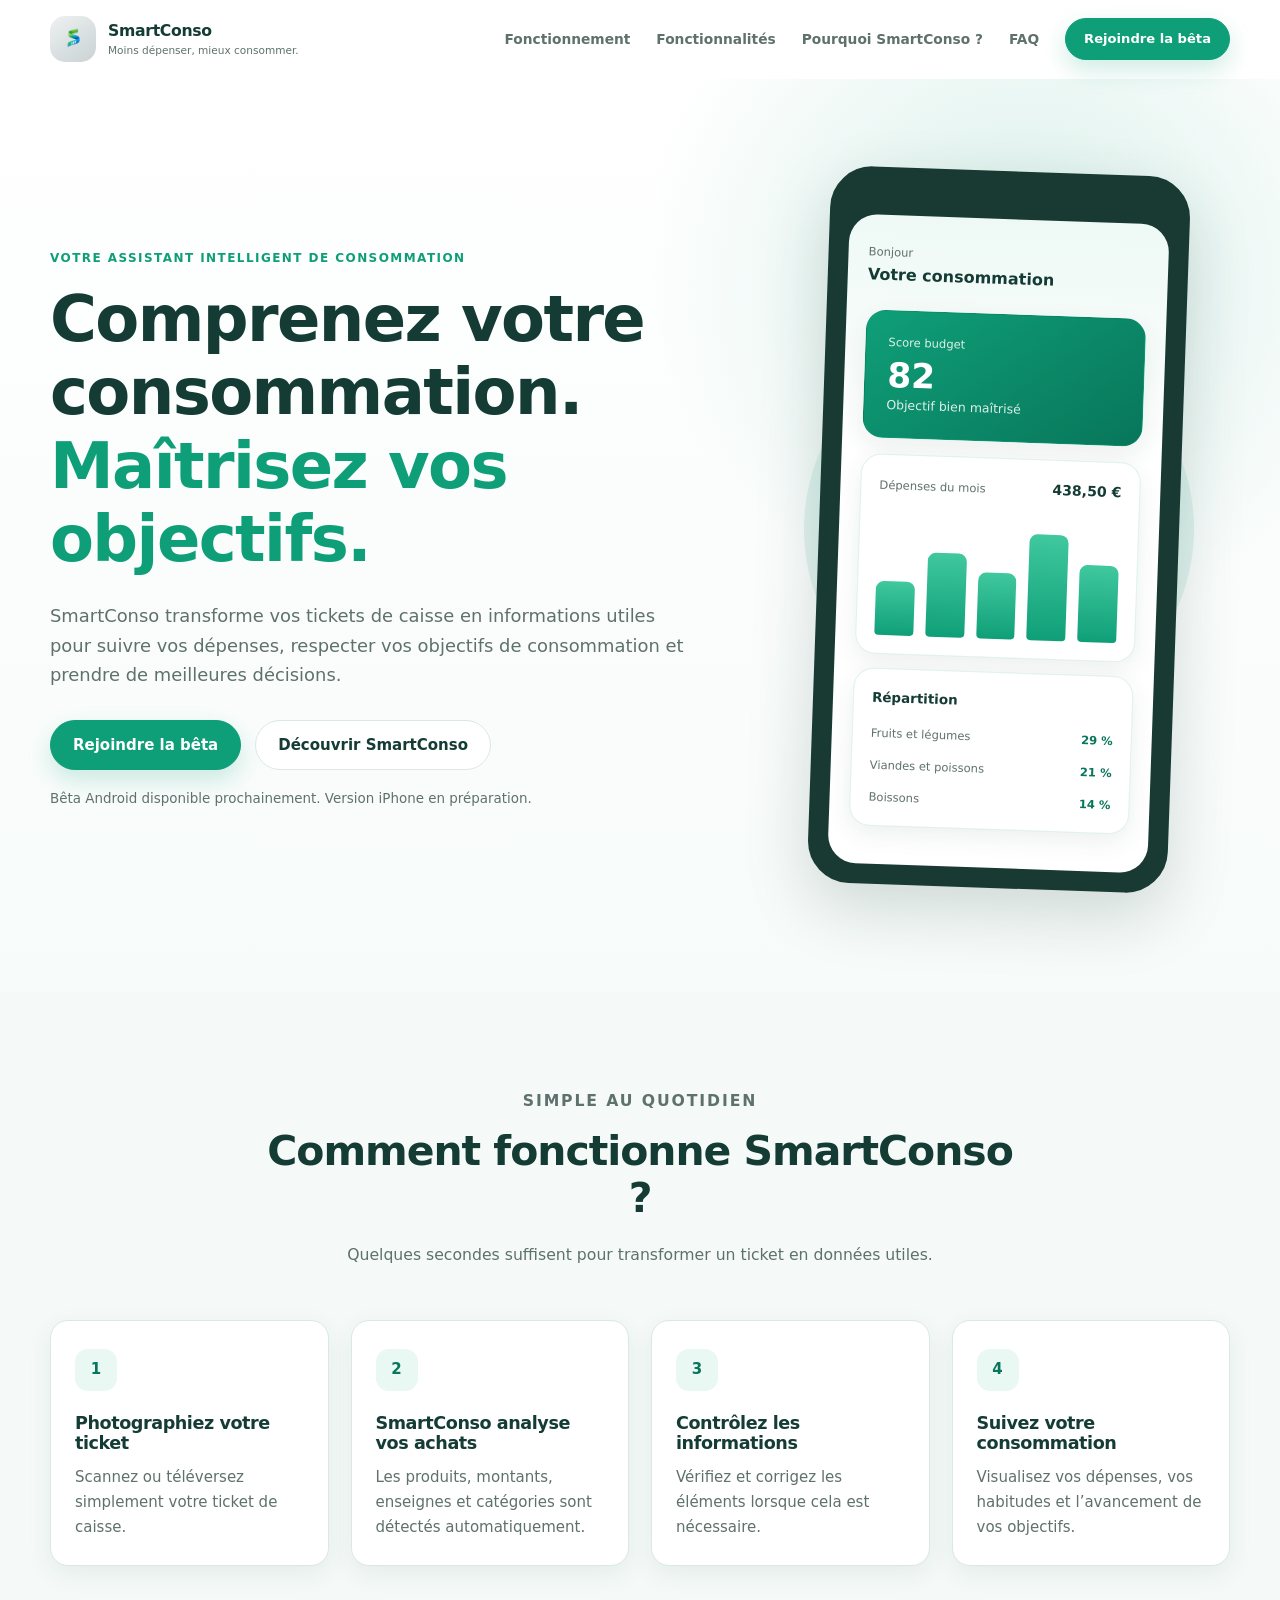
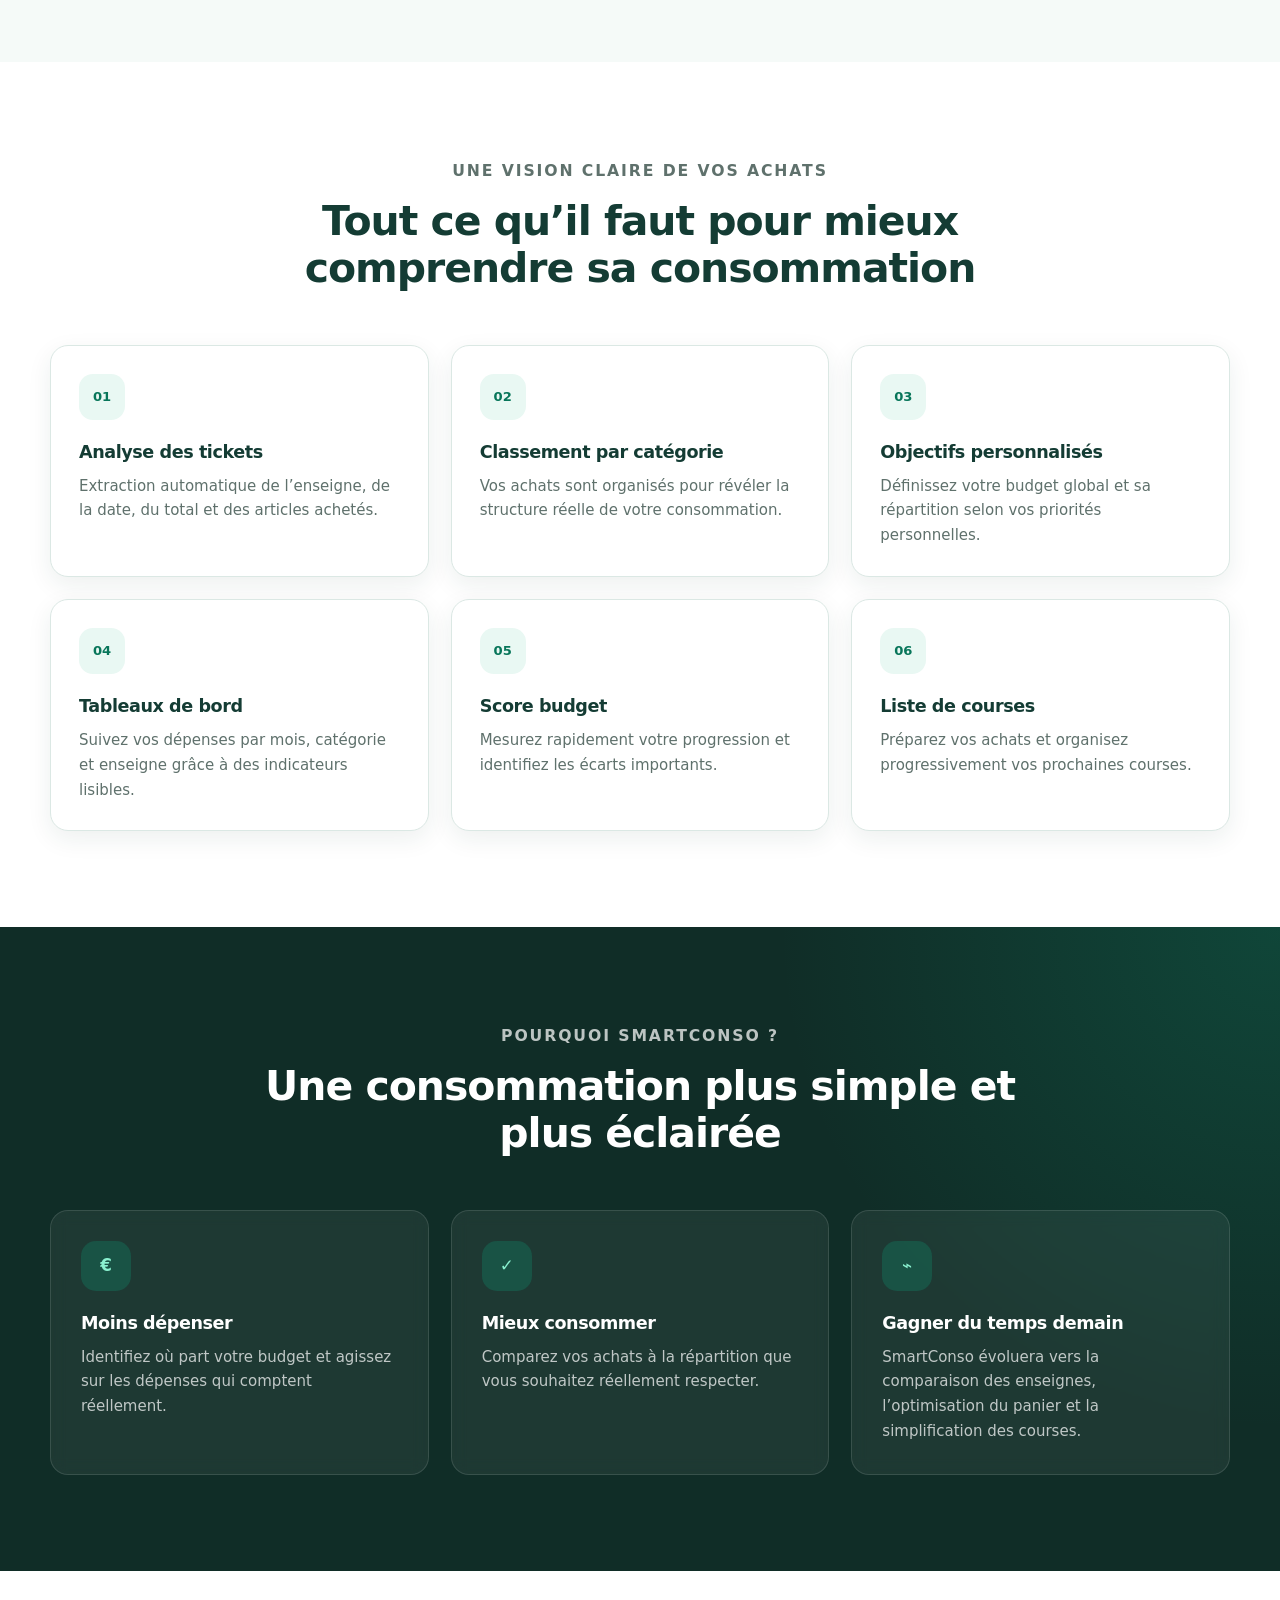
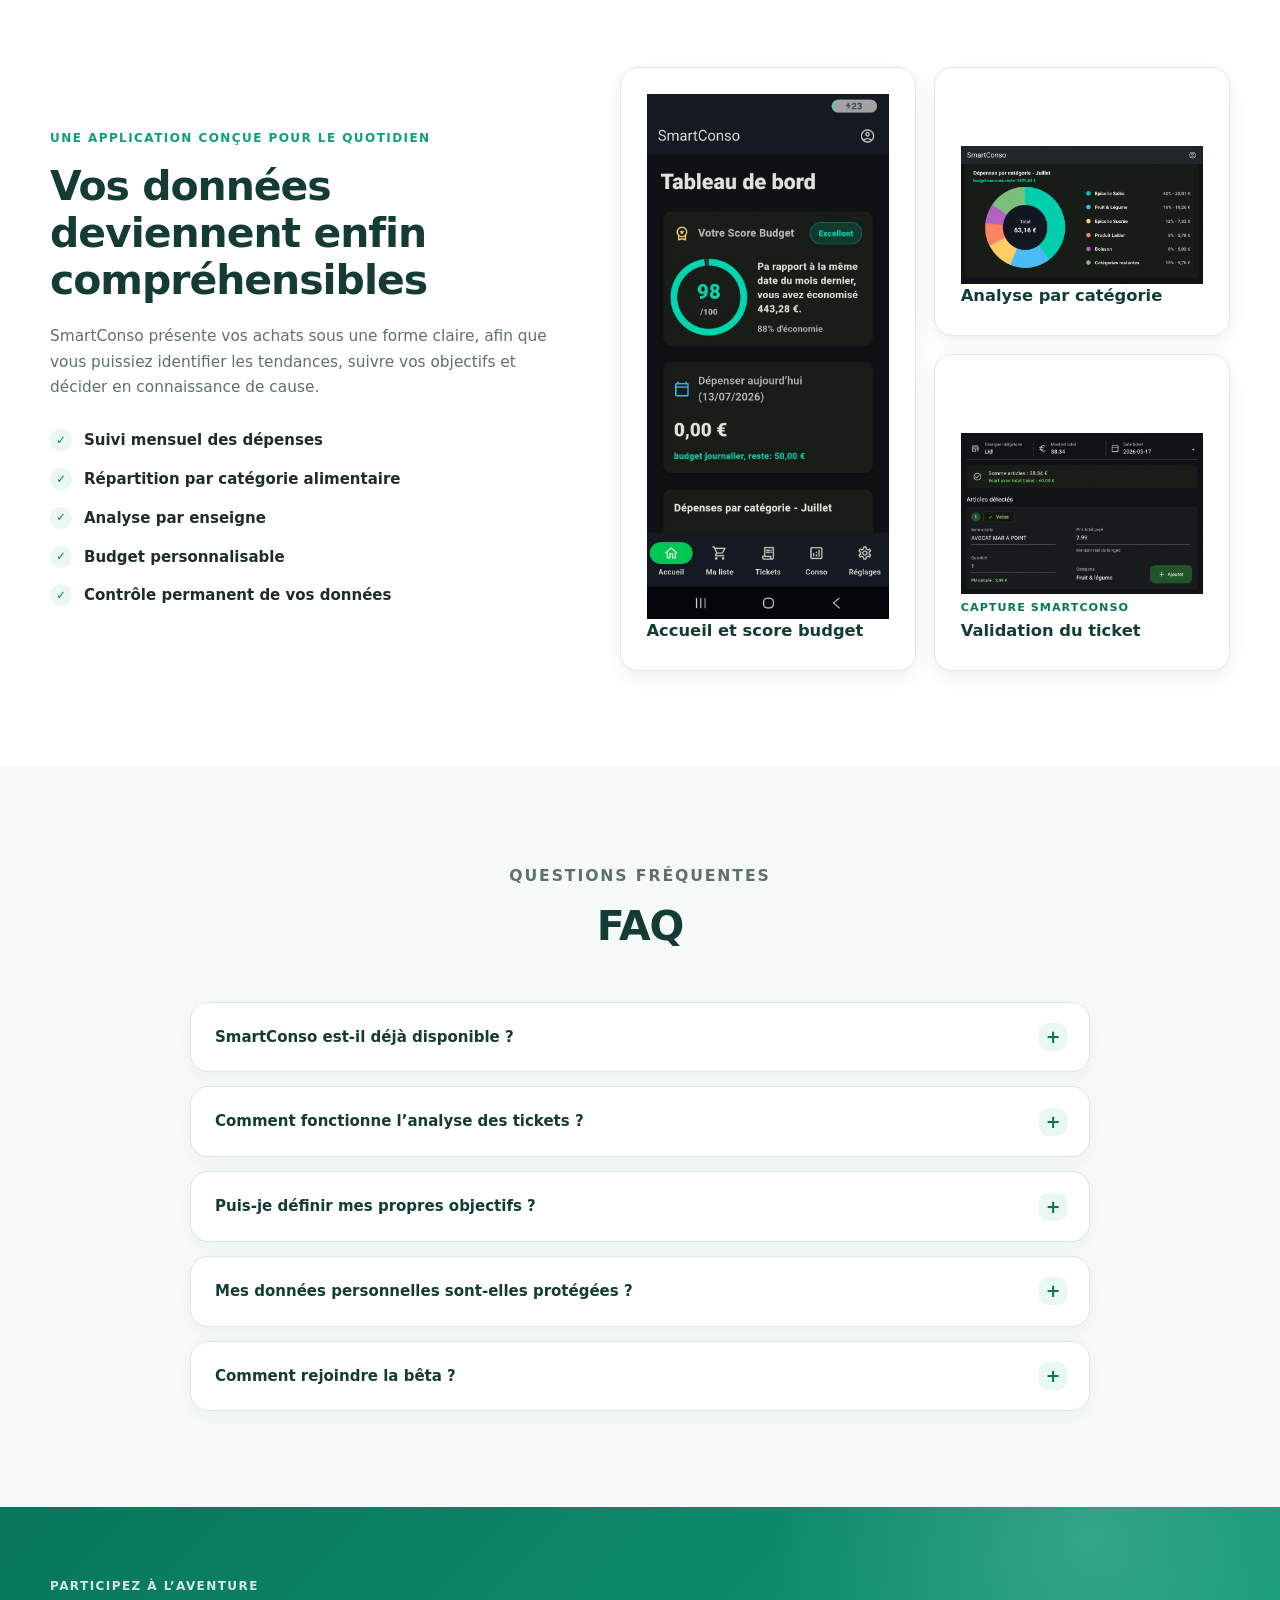
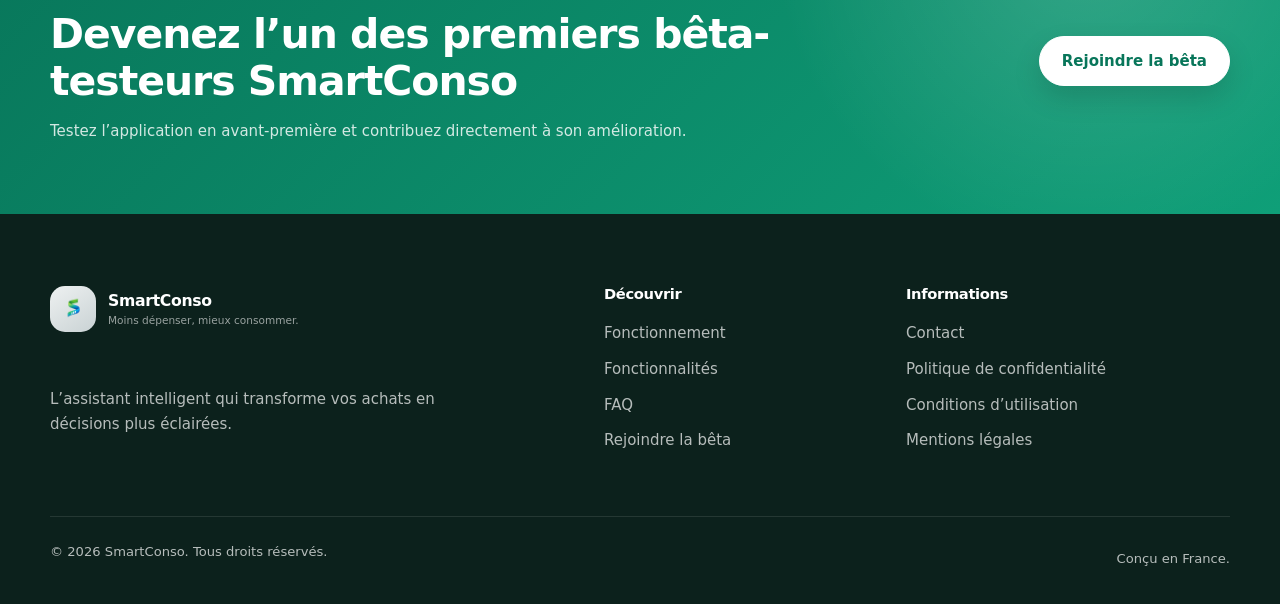
==== index.html @ 09fb634b "Publish initial SmartConso website" ====
<!doctype html>
<html lang="fr">
<head>
  <meta charset="utf-8">
  <meta name="viewport" content="width=device-width, initial-scale=1">
  <link rel="icon" href="favicon.png" sizes="any">

  <title>SmartConso — Moins dépenser, mieux consommer</title>

  <meta
    name="description"
    content="SmartConso analyse vos tickets de caisse pour vous aider à comprendre votre consommation, respecter vos objectifs et maîtriser votre budget."
  >

  <meta name="author" content="SmartConso">
  <meta name="theme-color" content="#0f9f78">

  <meta property="og:type" content="website">
  <meta property="og:locale" content="fr_FR">
  <meta property="og:site_name" content="SmartConso">
  <meta property="og:title" content="SmartConso — Moins dépenser, mieux consommer">
  <meta
    property="og:description"
    content="Transformez vos tickets de caisse en informations utiles pour mieux comprendre et maîtriser votre consommation."
  >
  <meta property="og:url" content="https://smartconso.app/">

  <link rel="canonical" href="https://smartconso.app/">
  <link rel="manifest" href="manifest.webmanifest">
  <link rel="stylesheet" href="assets/css/styles.css">

  <script src="assets/js/main.js" defer></script>
</head>

<body>
  <a class="skip-link" href="#main-content">
    Aller au contenu principal
  </a>

  <header class="site-header" data-site-header>
    <div class="container header-container">
      <a class="brand" href="index.html" aria-label="Accueil SmartConso">
        <span class="brand-mark" aria-hidden="true"><img
            class="brand-logo"
            src="assets/images/logo.png"
            alt="SmartConso"
        ></span>

        <span class="brand-text">
          <strong>SmartConso</strong>
          <small>Moins dépenser, mieux consommer.</small>
        </span>
      </a>

      <button
        class="navigation-toggle"
        type="button"
        aria-label="Ouvrir le menu"
        aria-expanded="false"
        aria-controls="main-navigation"
        data-navigation-toggle
      >
        <span></span>
        <span></span>
        <span></span>
      </button>

      <nav
        id="main-navigation"
        class="main-navigation"
        aria-label="Navigation principale"
        data-main-navigation
      >
        <a href="#fonctionnement">Fonctionnement</a>
        <a href="#fonctionnalites">Fonctionnalités</a>
        <a href="#benefices">Pourquoi SmartConso ?</a>
        <a href="#faq">FAQ</a>
        <a class="button button-small" href="beta.html">
          Rejoindre la bêta
        </a>
      </nav>
    </div>
  </header>

  <main id="main-content">
    <section class="hero">
      <div class="container hero-grid">
        <div class="hero-content">
          <p class="eyebrow">Votre assistant intelligent de consommation</p>

          <h1>
            Comprenez votre consommation.
            <span>Maîtrisez vos objectifs.</span>
          </h1>

          <p class="hero-description">
            SmartConso transforme vos tickets de caisse en informations utiles
            pour suivre vos dépenses, respecter vos objectifs de consommation
            et prendre de meilleures décisions.
          </p>

          <div class="hero-actions">
            <a class="button" href="beta.html">
              Rejoindre la bêta
            </a>

            <a class="button button-secondary" href="#fonctionnement">
              Découvrir SmartConso
            </a>
          </div>

          <p class="beta-note">
            Bêta Android disponible prochainement. Version iPhone en préparation.
          </p>
        </div>

        <div class="hero-visual" aria-label="Aperçu de SmartConso">
          <div class="phone-preview">
            <div class="phone-top-bar"></div>

            <div class="phone-screen">
              <div class="preview-header">
                <span>Bonjour</span>
                <strong>Votre consommation</strong>
              </div>

              <article class="preview-score-card">
                <span>Score budget</span>
                <strong>82</strong>
                <small>Objectif bien maîtrisé</small>
              </article>

              <article class="preview-card">
                <div class="preview-card-header">
                  <span>Dépenses du mois</span>
                  <strong>438,50 €</strong>
                </div>

                <div class="preview-chart" aria-hidden="true">
                  <span style="height: 45%"></span>
                  <span style="height: 70%"></span>
                  <span style="height: 55%"></span>
                  <span style="height: 88%"></span>
                  <span style="height: 64%"></span>
                </div>
              </article>

              <article class="preview-card preview-categories">
                <strong>Répartition</strong>

                <div>
                  <span>Fruits et légumes</span>
                  <b>29 %</b>
                </div>

                <div>
                  <span>Viandes et poissons</span>
                  <b>21 %</b>
                </div>

                <div>
                  <span>Boissons</span>
                  <b>14 %</b>
                </div>
              </article>
            </div>
          </div>
        </div>
      </div>
    </section>

    <section
      id="fonctionnement"
      class="section section-soft"
      aria-labelledby="fonctionnement-title"
    >
      <div class="container">
        <div class="section-heading">
          <p class="eyebrow">Simple au quotidien</p>
          <h2 id="fonctionnement-title">Comment fonctionne SmartConso ?</h2>
          <p>
            Quelques secondes suffisent pour transformer un ticket en données
            utiles.
          </p>
        </div>

        <div class="steps-grid">
          <article class="step-card">
            <span class="step-number">1</span>
            <h3>Photographiez votre ticket</h3>
            <p>
              Scannez ou téléversez simplement votre ticket de caisse.
            </p>
          </article>

          <article class="step-card">
            <span class="step-number">2</span>
            <h3>SmartConso analyse vos achats</h3>
            <p>
              Les produits, montants, enseignes et catégories sont détectés
              automatiquement.
            </p>
          </article>

          <article class="step-card">
            <span class="step-number">3</span>
            <h3>Contrôlez les informations</h3>
            <p>
              Vérifiez et corrigez les éléments lorsque cela est nécessaire.
            </p>
          </article>

          <article class="step-card">
            <span class="step-number">4</span>
            <h3>Suivez votre consommation</h3>
            <p>
              Visualisez vos dépenses, vos habitudes et l’avancement de vos
              objectifs.
            </p>
          </article>
        </div>
      </div>
    </section>

    <section
      id="fonctionnalites"
      class="section"
      aria-labelledby="fonctionnalites-title"
    >
      <div class="container">
        <div class="section-heading">
          <p class="eyebrow">Une vision claire de vos achats</p>
          <h2 id="fonctionnalites-title">
            Tout ce qu’il faut pour mieux comprendre sa consommation
          </h2>
        </div>

        <div class="features-grid">
          <article class="feature-card">
            <span class="feature-icon" aria-hidden="true">01</span>
            <h3>Analyse des tickets</h3>
            <p>
              Extraction automatique de l’enseigne, de la date, du total et
              des articles achetés.
            </p>
          </article>

          <article class="feature-card">
            <span class="feature-icon" aria-hidden="true">02</span>
            <h3>Classement par catégorie</h3>
            <p>
              Vos achats sont organisés pour révéler la structure réelle de
              votre consommation.
            </p>
          </article>

          <article class="feature-card">
            <span class="feature-icon" aria-hidden="true">03</span>
            <h3>Objectifs personnalisés</h3>
            <p>
              Définissez votre budget global et sa répartition selon vos
              priorités personnelles.
            </p>
          </article>

          <article class="feature-card">
            <span class="feature-icon" aria-hidden="true">04</span>
            <h3>Tableaux de bord</h3>
            <p>
              Suivez vos dépenses par mois, catégorie et enseigne grâce à des
              indicateurs lisibles.
            </p>
          </article>

          <article class="feature-card">
            <span class="feature-icon" aria-hidden="true">05</span>
            <h3>Score budget</h3>
            <p>
              Mesurez rapidement votre progression et identifiez les écarts
              importants.
            </p>
          </article>

          <article class="feature-card">
            <span class="feature-icon" aria-hidden="true">06</span>
            <h3>Liste de courses</h3>
            <p>
              Préparez vos achats et organisez progressivement vos prochaines
              courses.
            </p>
          </article>
        </div>
      </div>
    </section>

    <section
      id="benefices"
      class="section section-dark"
      aria-labelledby="benefices-title"
    >
      <div class="container">
        <div class="section-heading section-heading-light">
          <p class="eyebrow">Pourquoi SmartConso ?</p>
          <h2 id="benefices-title">
            Une consommation plus simple et plus éclairée
          </h2>
        </div>

        <div class="benefits-grid">
          <article class="benefit-card">
            <span aria-hidden="true">€</span>
            <h3>Moins dépenser</h3>
            <p>
              Identifiez où part votre budget et agissez sur les dépenses qui
              comptent réellement.
            </p>
          </article>

          <article class="benefit-card">
            <span aria-hidden="true">✓</span>
            <h3>Mieux consommer</h3>
            <p>
              Comparez vos achats à la répartition que vous souhaitez
              réellement respecter.
            </p>
          </article>

          <article class="benefit-card">
            <span aria-hidden="true">⌁</span>
            <h3>Gagner du temps demain</h3>
            <p>
              SmartConso évoluera vers la comparaison des enseignes,
              l’optimisation du panier et la simplification des courses.
            </p>
          </article>
        </div>
      </div>
    </section>

    <section class="section product-preview">
      <div class="container product-preview-grid">
        <div>
          <p class="eyebrow">Une application conçue pour le quotidien</p>

          <h2>
            Vos données deviennent enfin compréhensibles
          </h2>

          <p>
            SmartConso présente vos achats sous une forme claire, afin que vous
            puissiez identifier les tendances, suivre vos objectifs et décider
            en connaissance de cause.
          </p>

          <ul class="check-list">
            <li>Suivi mensuel des dépenses</li>
            <li>Répartition par catégorie alimentaire</li>
            <li>Analyse par enseigne</li>
            <li>Budget personnalisable</li>
            <li>Contrôle permanent de vos données</li>
          </ul>
        </div>

        <div class="screenshots-placeholder">
  <article class="screenshot-card screenshot-card-main">
    <img
      src="assets/images/screenshot_home.jpeg"
      alt="Écran d’accueil SmartConso avec le score budget"
      loading="lazy"
    >

    <div class="screenshot-caption">
            <strong>Accueil et score budget</strong>
        </div>
        </article>

        <article class="screenshot-card">
            <img
            src="assets/images/screenshot_analyse_cat.png"
            alt="Écran SmartConso présentant l’analyse des dépenses par catégorie"
            loading="lazy"
            >

            <div class="screenshot-caption">
            <strong>Analyse par catégorie</strong>
            </div>
        </article>

        <article class="screenshot-card">
            <img
            src="assets/images/screenshot_validation_ticket.png"
            alt="Écran SmartConso de validation d’un ticket de caisse"
            loading="lazy"
            >

            <div class="screenshot-caption">
            <span>Capture SmartConso</span>
            <strong>Validation du ticket</strong>
            </div>
        </article>
        </div>
      </div>
    </section>

    <section
      id="faq"
      class="section section-soft"
      aria-labelledby="faq-title"
    >
      <div class="container faq-container">
        <div class="section-heading">
          <p class="eyebrow">Questions fréquentes</p>
          <h2 id="faq-title">FAQ</h2>
        </div>

        <div class="faq-list">
          <details>
            <summary>SmartConso est-il déjà disponible ?</summary>
            <p>
              SmartConso est actuellement en préparation pour une première
              phase de bêta privée sur Android. Une version iPhone suivra.
            </p>
          </details>

          <details>
            <summary>Comment fonctionne l’analyse des tickets ?</summary>
            <p>
              L’application extrait les informations du ticket, classe les
              achats et vous permet de vérifier les résultats avant leur
              enregistrement.
            </p>
          </details>

          <details>
            <summary>Puis-je définir mes propres objectifs ?</summary>
            <p>
              Oui. Vous pouvez définir un budget global et répartir ce budget
              entre plusieurs catégories selon vos priorités.
            </p>
          </details>

          <details>
            <summary>Mes données personnelles sont-elles protégées ?</summary>
            <p>
              La confidentialité et le contrôle des données font partie des
              engagements fondamentaux de SmartConso.
            </p>
          </details>

          <details>
            <summary>Comment rejoindre la bêta ?</summary>
            <p>
              Remplissez le formulaire de candidature. Les participants seront
              contactés progressivement selon les prochaines vagues de test.
            </p>
          </details>
        </div>
      </div>
    </section>

    <section class="beta-callout">
      <div class="container beta-callout-content">
        <div>
          <p class="eyebrow">Participez à l’aventure</p>
          <h2>Devenez l’un des premiers bêta-testeurs SmartConso</h2>
          <p>
            Testez l’application en avant-première et contribuez directement
            à son amélioration.
          </p>
        </div>

        <a class="button button-light" href="beta.html">
          Rejoindre la bêta
        </a>
      </div>
    </section>
  </main>

  <footer class="site-footer">
    <div class="container footer-grid">
      <div>
        <a class="brand brand-footer" href="index.html">
          <span class="brand-mark" aria-hidden="true"><img
            class="brand-logo"
            src="assets/images/logo.png"
            alt="SmartConso"
        ></span>

          <span class="brand-text">
            <strong>SmartConso</strong>
            <small>Moins dépenser, mieux consommer.</small>
          </span>
        </a>

        <p class="footer-description">
          L’assistant intelligent qui transforme vos achats en décisions plus
          éclairées.
        </p>
      </div>

      <div>
        <h2>Découvrir</h2>
        <a href="#fonctionnement">Fonctionnement</a>
        <a href="#fonctionnalites">Fonctionnalités</a>
        <a href="#faq">FAQ</a>
        <a href="beta.html">Rejoindre la bêta</a>
      </div>

      <div>
        <h2>Informations</h2>
        <a href="contact.html">Contact</a>
        <a href="privacy.html">Politique de confidentialité</a>
        <a href="terms.html">Conditions d’utilisation</a>
        <a href="legal.html">Mentions légales</a>
      </div>
    </div>

    <div class="container footer-bottom">
      <p>
        © <span data-current-year></span> SmartConso. Tous droits réservés.
      </p>

      <p>Conçu en France.</p>
    </div>
  </footer>
</body>
</html>
---- assets/css/styles.css ----
:root {
  --color-primary: #0f9f78;
  --color-primary-dark: #08765a;
  --color-primary-soft: #e9f8f3;
  --color-secondary: #143c34;
  --color-text: #1f2d2a;
  --color-text-soft: #5f716c;
  --color-surface: #ffffff;
  --color-surface-soft: #f5faf8;
  --color-border: #dbe8e4;
  --color-dark: #102d27;
  --color-dark-soft: #173b33;
  --color-light: #ffffff;
  --color-danger: #b42318;
  --color-success: #067647;

  --shadow-sm: 0 8px 24px rgba(20, 60, 52, 0.08);
  --shadow-md: 0 16px 40px rgba(20, 60, 52, 0.12);
  --shadow-lg: 0 24px 64px rgba(20, 60, 52, 0.18);

  --radius-sm: 10px;
  --radius-md: 18px;
  --radius-lg: 28px;
  --radius-pill: 999px;

  --container-width: 1180px;
  --header-height: 78px;

  --transition-fast: 160ms ease;
  --transition-normal: 240ms ease;
}

*,
*::before,
*::after {
  box-sizing: border-box;
}

html {
  scroll-behavior: smooth;
  scroll-padding-top: calc(var(--header-height) + 24px);
}

body {
  margin: 0;
  min-width: 320px;
  background: var(--color-surface);
  color: var(--color-text);
  font-family:
    Inter,
    ui-sans-serif,
    system-ui,
    -apple-system,
    BlinkMacSystemFont,
    "Segoe UI",
    sans-serif;
  font-size: 15px;
  line-height: 1.65;
  text-rendering: optimizeLegibility;
  -webkit-font-smoothing: antialiased;
}

img,
svg,
video,
canvas {
  display: block;
  max-width: 100%;
}

button,
input,
select,
textarea {
  font: inherit;
}

button,
a {
  -webkit-tap-highlight-color: transparent;
}

a {
  color: inherit;
  text-decoration: none;
}

p,
h1,
h2,
h3 {
  margin-top: 0;
}

p:last-child {
  margin-bottom: 0;
}

h1,
h2,
h3 {
  color: var(--color-secondary);
  line-height: 1.15;
  letter-spacing: -0.025em;
}

h1 {
  margin-bottom: 24px;
  font-size: clamp(2.15rem, 5vw, 4rem);
}

h2 {
  margin-bottom: 20px;
  font-size: clamp(1.7rem, 3.2vw, 2.65rem);
}

h3 {
  margin-bottom: 12px;
  font-size: 1.1rem;
}

ul {
  margin-top: 0;
}

::selection {
  background: var(--color-primary);
  color: var(--color-light);
}

:focus-visible {
  outline: 3px solid rgba(15, 159, 120, 0.4);
  outline-offset: 4px;
}

[hidden] {
  display: none !important;
}

.container {
  width: min(calc(100% - 40px), var(--container-width));
  margin-inline: auto;
}

.section {
  padding: 96px 0;
}

.section-soft {
  background: var(--color-surface-soft);
}

.section-dark {
  background:
    radial-gradient(circle at top right, rgba(15, 159, 120, 0.22), transparent 35%),
    var(--color-dark);
  color: rgba(255, 255, 255, 0.82);
}

.section-dark h2,
.section-dark h3 {
  color: var(--color-light);
}

.section-heading {
  max-width: 760px;
  margin: 0 auto 52px;
  text-align: center;
}

.section-heading p {
  color: var(--color-text-soft);
  font-size: 0.98rem;
}

.section-heading-light p {
  color: rgba(255, 255, 255, 0.72);
}

.eyebrow {
  margin-bottom: 14px;
  color: var(--color-primary);
  font-size: 0.75rem;
  font-weight: 800;
  letter-spacing: 0.12em;
  text-transform: uppercase;
}

.skip-link {
  position: fixed;
  z-index: 2000;
  top: 12px;
  left: 12px;
  padding: 12px 16px;
  border-radius: var(--radius-sm);
  background: var(--color-secondary);
  color: var(--color-light);
  transform: translateY(-160%);
  transition: transform var(--transition-fast);
}

.skip-link:focus {
  transform: translateY(0);
}

.site-header {
  position: sticky;
  z-index: 1000;
  top: 0;
  min-height: var(--header-height);
  border-bottom: 1px solid transparent;
  background: rgba(255, 255, 255, 0.9);
  backdrop-filter: blur(16px);
  -webkit-backdrop-filter: blur(16px);
  transition:
    border-color var(--transition-normal),
    box-shadow var(--transition-normal);
}

.site-header.is-scrolled {
  border-color: var(--color-border);
  box-shadow: 0 10px 30px rgba(20, 60, 52, 0.07);
}

.header-container {
  display: flex;
  min-height: var(--header-height);
  align-items: center;
  justify-content: space-between;
  gap: 24px;
}

.brand {
  display: inline-flex;
  align-items: center;
  gap: 12px;
  min-width: 0;
}

.brand-mark{
    display:flex;
    align-items:center;
    justify-content:center;

    width:46px;
    height:46px;

    border-radius:15px;

    background:linear-gradient(
        145deg,
        #eef1f1,
        #c9d2d4
    );

    box-shadow:0 10px 24px rgba(219, 223, 224, 0);
}

.brand-logo{
    width:100px;
    height:100px;
    object-fit:contain;
    display:block;
}

.brand-text {
  display: flex;
  min-width: 0;
  flex-direction: column;
  line-height: 1.2;
}

.brand-text strong {
  color: var(--color-secondary);
  font-size: 0.98rem;
  letter-spacing: -0.02em;
}

.brand-text small {
  margin-top: 3px;
  color: var(--color-text-soft);
  font-size: 0.66rem;
  white-space: nowrap;
}

.main-navigation {
  display: flex;
  align-items: center;
  gap: 26px;
}

.main-navigation > a:not(.button) {
  position: relative;
  color: var(--color-text-soft);
  font-size: 0.86rem;
  font-weight: 650;
  transition: color var(--transition-fast);
}

.main-navigation > a:not(.button)::after {
  position: absolute;
  right: 0;
  bottom: -8px;
  left: 0;
  height: 2px;
  border-radius: var(--radius-pill);
  background: var(--color-primary);
  content: "";
  transform: scaleX(0);
  transform-origin: center;
  transition: transform var(--transition-fast);
}

.main-navigation > a:not(.button):hover,
.main-navigation > a:not(.button):focus-visible,
.main-navigation > a[aria-current="page"] {
  color: var(--color-primary-dark);
}

.main-navigation > a:not(.button):hover::after,
.main-navigation > a:not(.button):focus-visible::after {
  transform: scaleX(1);
}

.navigation-toggle {
  display: none;
  width: 46px;
  height: 46px;
  padding: 0;
  border: 1px solid var(--color-border);
  border-radius: 14px;
  background: var(--color-surface);
  cursor: pointer;
}

.navigation-toggle span {
  display: block;
  width: 20px;
  height: 2px;
  margin: 4px auto;
  border-radius: var(--radius-pill);
  background: var(--color-secondary);
  transition:
    transform var(--transition-fast),
    opacity var(--transition-fast);
}

.navigation-toggle[aria-expanded="true"] span:nth-child(1) {
  transform: translateY(6px) rotate(45deg);
}

.navigation-toggle[aria-expanded="true"] span:nth-child(2) {
  opacity: 0;
}

.navigation-toggle[aria-expanded="true"] span:nth-child(3) {
  transform: translateY(-6px) rotate(-45deg);
}

.button {
  display: inline-flex;
  min-height: 50px;
  align-items: center;
  justify-content: center;
  gap: 10px;
  padding: 13px 22px;
  border: 1px solid var(--color-primary);
  border-radius: var(--radius-pill);
  background: var(--color-primary);
  color: var(--color-light);
  font-weight: 800;
  line-height: 1.2;
  box-shadow: 0 10px 24px rgba(15, 159, 120, 0.2);
  cursor: pointer;
  transition:
    transform var(--transition-fast),
    box-shadow var(--transition-fast),
    background var(--transition-fast),
    border-color var(--transition-fast);
}

.button:hover {
  border-color: var(--color-primary-dark);
  background: var(--color-primary-dark);
  box-shadow: 0 14px 32px rgba(8, 118, 90, 0.24);
  transform: translateY(-2px);
}

.button:active {
  transform: translateY(0);
}

.button-small {
  min-height: 42px;
  padding: 10px 18px;
  font-size: 0.82rem;
}

.button-secondary {
  border-color: var(--color-border);
  background: var(--color-surface);
  color: var(--color-secondary);
  box-shadow: none;
}

.button-secondary:hover {
  border-color: var(--color-primary);
  background: var(--color-primary-soft);
  color: var(--color-primary-dark);
  box-shadow: none;
}

.button-light {
  border-color: var(--color-light);
  background: var(--color-light);
  color: var(--color-primary-dark);
  box-shadow: 0 12px 28px rgba(0, 0, 0, 0.14);
}

.button-light:hover {
  border-color: var(--color-primary-soft);
  background: var(--color-primary-soft);
}

.text-link {
  display: inline-flex;
  margin-top: 14px;
  color: var(--color-primary-dark);
  font-weight: 800;
}

.text-link:hover {
  text-decoration: underline;
  text-underline-offset: 4px;
}

.hero {
  overflow: hidden;
  padding: 92px 0 104px;
  background:
    radial-gradient(circle at 80% 20%, rgba(15, 159, 120, 0.15), transparent 30%),
    linear-gradient(180deg, #ffffff 0%, #f7fbfa 100%);
}

.hero-grid {
  display: grid;
  align-items: center;
  gap: 72px;
  grid-template-columns: minmax(0, 1.05fr) minmax(360px, 0.75fr);
}

.hero-content {
  max-width: 690px;
}

.hero h1 span {
  display: block;
  color: var(--color-primary);
}

.hero-description {
  max-width: 650px;
  margin-bottom: 30px;
  color: var(--color-text-soft);
  font-size: clamp(0.98rem, 1.6vw, 1.12rem);
}

.hero-actions {
  display: flex;
  flex-wrap: wrap;
  gap: 14px;
}

.beta-note {
  margin-top: 18px;
  color: var(--color-text-soft);
  font-size: 0.84rem;
}

.hero-visual {
  position: relative;
  display: grid;
  place-items: center;
}

.hero-visual::before,
.hero-visual::after {
  position: absolute;
  border-radius: 50%;
  content: "";
}

.hero-visual::before {
  width: 390px;
  height: 390px;
  background: rgba(15, 159, 120, 0.1);
}

.hero-visual::after {
  width: 270px;
  height: 270px;
  border: 1px solid rgba(15, 159, 120, 0.22);
}

.phone-preview {
  position: relative;
  z-index: 1;
  width: min(100%, 360px);
  padding: 12px;
  border: 8px solid #183a33;
  border-radius: 42px;
  background: #183a33;
  box-shadow: var(--shadow-lg);
  transform: rotate(2deg);
}

.phone-top-bar {
  width: 110px;
  height: 22px;
  margin: -2px auto 8px;
  border-radius: 0 0 16px 16px;
  background: #183a33;
}

.phone-screen {
  min-height: 570px;
  padding: 28px 20px 24px;
  border-radius: 28px;
  background:
    linear-gradient(180deg, #eef9f5 0%, #ffffff 38%);
}

.preview-header {
  display: flex;
  margin-bottom: 22px;
  flex-direction: column;
}

.preview-header span {
  color: var(--color-text-soft);
  font-size: 0.72rem;
}

.preview-header strong {
  color: var(--color-secondary);
  font-size: 1rem;
}

.preview-score-card,
.preview-card {
  border: 1px solid rgba(15, 159, 120, 0.13);
  border-radius: 20px;
  background: var(--color-surface);
  box-shadow: var(--shadow-sm);
}

.preview-score-card {
  display: flex;
  margin-bottom: 16px;
  padding: 22px;
  flex-direction: column;
  background:
    linear-gradient(145deg, #0f9f78, #08765a);
  color: var(--color-light);
}

.preview-score-card span {
  font-size: 0.72rem;
  opacity: 0.86;
}

.preview-score-card strong {
  margin: 6px 0 2px;
  font-size: 2.15rem;
  line-height: 1;
}

.preview-score-card small {
  opacity: 0.86;
}

.preview-card {
  margin-bottom: 14px;
  padding: 18px;
}

.preview-card-header {
  display: flex;
  align-items: center;
  justify-content: space-between;
  gap: 16px;
}

.preview-card-header span {
  color: var(--color-text-soft);
  font-size: 0.72rem;
}

.preview-card-header strong {
  color: var(--color-secondary);
  font-size: 0.88rem;
}

.preview-chart {
  display: flex;
  height: 120px;
  margin-top: 18px;
  align-items: end;
  justify-content: space-between;
  gap: 10px;
}

.preview-chart span {
  width: 16%;
  min-height: 16px;
  border-radius: 8px 8px 4px 4px;
  background:
    linear-gradient(180deg, #40c89e, var(--color-primary));
}

.preview-categories {
  display: flex;
  flex-direction: column;
  gap: 13px;
}

.preview-categories > strong {
  margin-bottom: 2px;
  color: var(--color-secondary);
  font-size: 0.84rem;
}

.preview-categories > div {
  display: flex;
  align-items: center;
  justify-content: space-between;
  gap: 14px;
  color: var(--color-text-soft);
  font-size: 0.72rem;
}

.preview-categories b {
  color: var(--color-primary-dark);
}

.steps-grid,
.features-grid,
.benefits-grid {
  display: grid;
  gap: 22px;
}

.steps-grid {
  grid-template-columns: repeat(4, minmax(0, 1fr));
}

.features-grid {
  grid-template-columns: repeat(3, minmax(0, 1fr));
}

.benefits-grid {
  grid-template-columns: repeat(3, minmax(0, 1fr));
}

.step-card,
.feature-card,
.benefit-card {
  position: relative;
  height: 100%;
  border-radius: var(--radius-md);
}

.step-card,
.feature-card {
  border: 1px solid var(--color-border);
  background: var(--color-surface);
  box-shadow: var(--shadow-sm);
  transition:
    transform var(--transition-normal),
    box-shadow var(--transition-normal),
    border-color var(--transition-normal);
}

.step-card:hover,
.feature-card:hover {
  border-color: rgba(15, 159, 120, 0.38);
  box-shadow: var(--shadow-md);
  transform: translateY(-5px);
}

.step-card {
  padding: 28px 24px 26px;
}

.step-number {
  display: grid;
  width: 42px;
  height: 42px;
  margin-bottom: 22px;
  place-items: center;
  border-radius: 13px;
  background: var(--color-primary-soft);
  color: var(--color-primary-dark);
  font-weight: 900;
}

.step-card p,
.feature-card p {
  color: var(--color-text-soft);
}

.feature-card {
  padding: 28px;
}

.feature-icon {
  display: grid;
  width: 46px;
  height: 46px;
  margin-bottom: 22px;
  place-items: center;
  border-radius: 14px;
  background: var(--color-primary-soft);
  color: var(--color-primary-dark);
  font-size: 0.82rem;
  font-weight: 900;
}

.benefit-card {
  padding: 30px;
  border: 1px solid rgba(255, 255, 255, 0.12);
  background: rgba(255, 255, 255, 0.06);
  backdrop-filter: blur(8px);
}

.benefit-card > span {
  display: grid;
  width: 50px;
  height: 50px;
  margin-bottom: 22px;
  place-items: center;
  border-radius: 15px;
  background: rgba(15, 159, 120, 0.26);
  color: #8af0cf;
  font-size: 1.05rem;
  font-weight: 900;
}

.benefit-card p {
  color: rgba(255, 255, 255, 0.72);
}

.product-preview-grid {
  display: grid;
  align-items: center;
  gap: 70px;
  grid-template-columns: minmax(0, 0.9fr) minmax(0, 1.1fr);
}

.product-preview-grid > div > p:not(.eyebrow) {
  color: var(--color-text-soft);
  font-size: 0.96rem;
}

.check-list {
  display: grid;
  margin: 28px 0 0;
  padding: 0;
  gap: 14px;
  list-style: none;
}

.check-list li {
  position: relative;
  padding-left: 34px;
  color: var(--color-text);
  font-weight: 650;
}

.check-list li::before {
  position: absolute;
  top: 1px;
  left: 0;
  display: grid;
  width: 22px;
  height: 22px;
  place-items: center;
  border-radius: 50%;
  background: var(--color-primary-soft);
  color: var(--color-primary-dark);
  content: "✓";
  font-size: 0.72rem;
  font-weight: 900;
}

/* ==========================================================
   Cartes d'aperçu / captures
   ========================================================== */

.screenshots-placeholder {
  display: grid;
  gap: 18px;
  grid-template-columns: repeat(2, minmax(0, 1fr));
}

.screenshots-placeholder article {
  display: flex;
  min-height: 210px;
  padding: 26px;
  flex-direction: column;
  justify-content: end;

  border: 1px solid #E5E7EB;
  border-radius: var(--radius-md);

  background: #FFFFFF;

  box-shadow:
    0 8px 24px rgba(15, 23, 42, 0.05),
    0 2px 6px rgba(15, 23, 42, 0.03);

  transition:
    transform var(--transition-normal),
    box-shadow var(--transition-normal);
}

.screenshots-placeholder article:hover {
  transform: translateY(-4px);

  box-shadow:
    0 16px 36px rgba(15, 23, 42, 0.08),
    0 4px 10px rgba(15, 23, 42, 0.05);
}

.screenshots-placeholder article:first-child {
  grid-row: span 2;
  min-height: 438px;
}

.screenshots-placeholder span {
  margin-bottom: 8px;
  color: var(--color-primary-dark);
  font-size: 0.7rem;
  font-weight: 800;
  letter-spacing: 0.09em;
  text-transform: uppercase;
}

.screenshots-placeholder strong {
  color: var(--color-secondary);
  font-size: 1.02rem;
  line-height: 1.4;
}

.faq-container {
  max-width: 900px;
}

.faq-list {
  display: grid;
  gap: 14px;
}

.faq-list details {
  overflow: hidden;
  border: 1px solid var(--color-border);
  border-radius: var(--radius-md);
  background: var(--color-surface);
  box-shadow: 0 5px 16px rgba(20, 60, 52, 0.04);
}

.faq-list summary {
  position: relative;
  padding: 22px 58px 22px 24px;
  color: var(--color-secondary);
  font-weight: 800;
  cursor: pointer;
  list-style: none;
}

.faq-list summary::-webkit-details-marker {
  display: none;
}

.faq-list summary::after {
  position: absolute;
  top: 50%;
  right: 22px;
  width: 28px;
  height: 28px;
  border-radius: 9px;
  background: var(--color-primary-soft);
  color: var(--color-primary-dark);
  content: "+";
  font-size: 1.1rem;
  line-height: 28px;
  text-align: center;
  transform: translateY(-50%);
}

.faq-list details[open] summary::after {
  content: "−";
}

.faq-list details p {
  padding: 0 24px 24px;
  color: var(--color-text-soft);
}

.beta-callout {
  padding: 70px 0;
  background:
    radial-gradient(circle at 85% 10%, rgba(255, 255, 255, 0.16), transparent 28%),
    linear-gradient(135deg, var(--color-primary-dark), var(--color-primary));
  color: var(--color-light);
}

.beta-callout-content {
  display: flex;
  align-items: center;
  justify-content: space-between;
  gap: 36px;
}

.beta-callout-content > div {
  max-width: 760px;
}

.beta-callout h2 {
  margin-bottom: 14px;
  color: var(--color-light);
}

.beta-callout .eyebrow,
.beta-callout p {
  color: rgba(255, 255, 255, 0.82);
}

.site-footer {
  padding: 72px 0 28px;
  background: #0c211c;
  color: rgba(255, 255, 255, 0.7);
}

.footer-grid {
  display: grid;
  gap: 50px;
  grid-template-columns: 1.4fr 0.7fr 0.9fr;
}

.brand-footer .brand-text strong {
  color: var(--color-light);
}

.brand-footer .brand-text small {
  color: rgba(255, 255, 255, 0.58);
}

.footer-description {
  max-width: 420px;
  margin-top: 20px;
}

.footer-grid h2 {
  margin-bottom: 18px;
  color: var(--color-light);
  font-size: 0.92rem;
}

.footer-grid > div:not(:first-child) {
  display: flex;
  flex-direction: column;
  align-items: flex-start;
}

.footer-grid > div:not(:first-child) a {
  margin-bottom: 11px;
  transition: color var(--transition-fast);
}

.footer-grid > div:not(:first-child) a:hover {
  color: #8af0cf;
}

.footer-bottom {
  display: flex;
  margin-top: 52px;
  padding-top: 24px;
  align-items: center;
  justify-content: space-between;
  gap: 18px;
  border-top: 1px solid rgba(255, 255, 255, 0.1);
  font-size: 0.82rem;
}

.beta-hero .phone-preview {
  transform: rotate(-2deg);
}

.beta-form-layout {
  display: grid;
  align-items: start;
  gap: 34px;
  grid-template-columns: minmax(0, 1fr) 340px;
}

.beta-form {
  padding: 34px;
  border: 1px solid var(--color-border);
  border-radius: var(--radius-lg);
  background: var(--color-surface);
  box-shadow: var(--shadow-md);
}

.form-grid {
  display: grid;
  margin-bottom: 28px;
  gap: 22px;
  grid-template-columns: repeat(2, minmax(0, 1fr));
}

.form-field {
  display: flex;
  min-width: 0;
  flex-direction: column;
}

.form-field-full {
  grid-column: 1 / -1;
}

.form-field label {
  margin-bottom: 8px;
  color: var(--color-secondary);
  font-size: 0.86rem;
  font-weight: 800;
}

.form-field input,
.form-field select,
.form-field textarea {
  width: 100%;
  border: 1px solid #cbdad5;
  border-radius: 13px;
  background: var(--color-surface);
  color: var(--color-text);
  transition:
    border-color var(--transition-fast),
    box-shadow var(--transition-fast),
    background var(--transition-fast);
}

.form-field input,
.form-field select {
  min-height: 50px;
  padding: 11px 14px;
}

.form-field textarea {
  min-height: 140px;
  padding: 13px 14px;
  resize: vertical;
}

.form-field input::placeholder,
.form-field textarea::placeholder {
  color: #92a39e;
}

.form-field input:hover,
.form-field select:hover,
.form-field textarea:hover {
  border-color: #9fb8b0;
}

.form-field input:focus,
.form-field select:focus,
.form-field textarea:focus {
  border-color: var(--color-primary);
  box-shadow: 0 0 0 4px rgba(15, 159, 120, 0.12);
  outline: none;
}

.form-field small {
  margin-top: 7px;
  color: var(--color-text-soft);
}

.checkbox-field {
  display: grid;
  align-items: start;
  gap: 12px;
  grid-template-columns: 22px minmax(0, 1fr);
}

.checkbox-field input {
  width: 20px;
  height: 20px;
  min-height: auto;
  margin: 2px 0 0;
  accent-color: var(--color-primary);
}

.checkbox-field label {
  margin: 0;
  color: var(--color-text-soft);
  font-weight: 550;
}

.checkbox-field a {
  color: var(--color-primary-dark);
  font-weight: 800;
  text-decoration: underline;
  text-underline-offset: 3px;
}

.form-note {
  margin-top: 18px;
  color: var(--color-text-soft);
  font-size: 0.8rem;
}

.form-feedback {
  margin-top: 20px;
  padding: 14px 16px;
  border-radius: var(--radius-sm);
  background: var(--color-primary-soft);
  color: var(--color-success);
  font-weight: 700;
}

.form-feedback.is-error {
  background: #fef3f2;
  color: var(--color-danger);
}

.beta-form-aside {
  display: grid;
  gap: 20px;
  position: sticky;
  top: calc(var(--header-height) + 24px);
}

@media (max-width: 1080px) {
  .main-navigation {
    gap: 18px;
  }

  .main-navigation > a:not(.button) {
    font-size: 0.8rem;
  }

  .hero-grid {
    gap: 48px;
    grid-template-columns: minmax(0, 1fr) 340px;
  }

  .steps-grid {
    grid-template-columns: repeat(2, minmax(0, 1fr));
  }
}

@media (max-width: 900px) {
  :root {
    --header-height: 72px;
  }

  .navigation-toggle {
    display: block;
  }

  .main-navigation {
    position: absolute;
    top: calc(100% + 1px);
    right: 20px;
    left: 20px;
    display: none;
    padding: 18px;
    align-items: stretch;
    flex-direction: column;
    gap: 8px;
    border: 1px solid var(--color-border);
    border-radius: 18px;
    background: var(--color-surface);
    box-shadow: var(--shadow-md);
  }

  .main-navigation.is-open {
    display: flex;
  }

  .main-navigation > a:not(.button) {
    padding: 11px 12px;
    border-radius: 10px;
    font-size: 0.88rem;
  }

  .main-navigation > a:not(.button):hover {
    background: var(--color-primary-soft);
  }

  .main-navigation > a:not(.button)::after {
    display: none;
  }

  .main-navigation .button {
    margin-top: 6px;
  }

  .hero {
    padding: 72px 0 84px;
  }

  .hero-grid {
    grid-template-columns: 1fr;
  }

  .hero-content {
    max-width: none;
    text-align: center;
  }

  .hero-description {
    margin-inline: auto;
  }

  .hero-actions {
    justify-content: center;
  }

  .hero-visual {
    margin-top: 10px;
  }

  .features-grid {
    grid-template-columns: repeat(2, minmax(0, 1fr));
  }

  .product-preview-grid {
    gap: 48px;
    grid-template-columns: 1fr;
  }

  .beta-form-layout {
    grid-template-columns: 1fr;
  }

  .beta-form-aside {
    position: static;
    grid-template-columns: repeat(2, minmax(0, 1fr));
  }

  .footer-grid {
    grid-template-columns: 1.2fr 0.8fr;
  }

  .footer-grid > div:first-child {
    grid-column: 1 / -1;
  }
}

@media (max-width: 700px) {
  .container {
    width: min(calc(100% - 28px), var(--container-width));
  }

  .section {
    padding: 72px 0;
  }

  .section-heading {
    margin-bottom: 38px;
  }

  .brand-text small {
    display: none;
  }

  .hero {
    padding-top: 58px;
  }

  .hero-actions {
    flex-direction: column;
  }

  .hero-actions .button {
    width: 100%;
  }

  .hero-visual::before {
    width: 300px;
    height: 300px;
  }

  .phone-preview {
    width: min(100%, 330px);
    transform: none;
  }

  .beta-hero .phone-preview {
    transform: none;
  }

  .phone-screen {
    min-height: 520px;
  }

  .steps-grid,
  .features-grid,
  .benefits-grid,
  .screenshots-placeholder,
  .beta-form-aside {
    grid-template-columns: 1fr;
  }

  .screenshots-placeholder article:first-child {
    min-height: 280px;
    grid-row: auto;
  }

  .beta-callout-content {
    align-items: stretch;
    flex-direction: column;
    text-align: center;
  }

  .beta-callout-content .button {
    align-self: center;
  }

  .footer-grid {
    grid-template-columns: 1fr;
  }

  .footer-grid > div:first-child {
    grid-column: auto;
  }

  .footer-bottom {
    align-items: flex-start;
    flex-direction: column;
  }

  .beta-form {
    padding: 24px 18px;
    border-radius: 20px;
  }

  .form-grid {
    grid-template-columns: 1fr;
  }

  .form-field-full {
    grid-column: auto;
  }

  .beta-form .button {
    width: 100%;
  }
}

@media (max-width: 420px) {
  .header-container {
    gap: 12px;
  }

  .brand-mark {
    width: 42px;
    height: 42px;
    border-radius: 13px;
  }

  .main-navigation {
    right: 14px;
    left: 14px;
  }

  .step-card,
  .feature-card,
  .benefit-card {
    padding: 23px 20px;
  }

  .phone-preview {
    border-width: 6px;
    border-radius: 34px;
  }

  .phone-screen {
    padding: 22px 16px;
    border-radius: 24px;
  }
}

@media (prefers-reduced-motion: reduce) {
  html {
    scroll-behavior: auto;
  }

  *,
  *::before,
  *::after {
    scroll-behavior: auto !important;
    transition-duration: 0.01ms !important;
    animation-duration: 0.01ms !important;
    animation-iteration-count: 1 !important;
  }
}

@media print {
  .site-header,
  .site-footer,
  .hero-actions,
  .beta-callout,
  .navigation-toggle {
    display: none !important;
  }

  body {
    background: #ffffff;
    color: #000000;
  }

  .section,
  .hero {
    padding: 30px 0;
  }

  .step-card,
  .feature-card,
  .benefit-card,
  .beta-form {
    box-shadow: none;
  }
}

/* =========================================================
   Animations JavaScript et bouton retour en haut
   ========================================================= */

.reveal-item {
  opacity: 0;
  transform: translateY(20px);
  transition:
    opacity 560ms ease var(--reveal-delay, 0ms),
    transform 560ms ease var(--reveal-delay, 0ms);
}

.reveal-item.is-revealed {
  opacity: 1;
  transform: translateY(0);
}

.back-to-top {
  position: fixed;
  z-index: 950;
  right: 22px;
  bottom: 22px;
  display: grid;
  width: 44px;
  height: 44px;
  padding: 0;
  place-items: center;
  border: 1px solid rgba(15, 159, 120, 0.24);
  border-radius: 50%;
  background: rgba(255, 255, 255, 0.94);
  color: var(--color-primary-dark);
  box-shadow: var(--shadow-md);
  cursor: pointer;
  opacity: 0;
  pointer-events: none;
  transform: translateY(14px);
  transition:
    opacity var(--transition-normal),
    transform var(--transition-normal),
    background var(--transition-fast),
    color var(--transition-fast);
  backdrop-filter: blur(10px);
  -webkit-backdrop-filter: blur(10px);
}

.back-to-top:hover {
  background: var(--color-primary);
  color: var(--color-light);
  transform: translateY(-2px);
}

.back-to-top.is-visible {
  opacity: 1;
  pointer-events: auto;
  transform: translateY(0);
}

.beta-form button:disabled {
  cursor: wait;
  opacity: 0.72;
  transform: none;
}

@media (max-width: 700px) {
  .back-to-top {
    right: 16px;
    bottom: 16px;
    width: 42px;
    height: 42px;
  }
}

@media (prefers-reduced-motion: reduce) {
  .reveal-item,
  .reveal-item.is-revealed,
  .back-to-top {
    opacity: 1;
    transform: none;
    transition: none;
  }

  .back-to-top:not(.is-visible) {
    opacity: 0;
  }
}
.contact-form{
    max-width:850px;
    margin:60px auto 0;
}

.form-grid{
    display:grid;
    grid-template-columns:repeat(auto-fit,minmax(260px,1fr));
    gap:22px;
}

.form-group{
    display:flex;
    flex-direction:column;
    margin-bottom:22px;
}

.form-group label{
    margin-bottom:8px;
    font-weight:700;
    color:var(--color-text);
}

.form-group input,
.form-group textarea,
.form-group select{

    width:100%;
    padding:15px 18px;

    border:1px solid var(--color-border);
    border-radius:var(--radius-md);

    background:var(--color-surface);

    font:inherit;

    transition:.2s;

}

.form-group input:focus,
.form-group textarea:focus,
.form-group select:focus{

    outline:none;

    border-color:var(--color-primary);

    box-shadow:0 0 0 4px rgba(15,159,120,.15);

}

.form-success{

    margin-top:25px;

    color:var(--color-primary);

    font-weight:700;

}
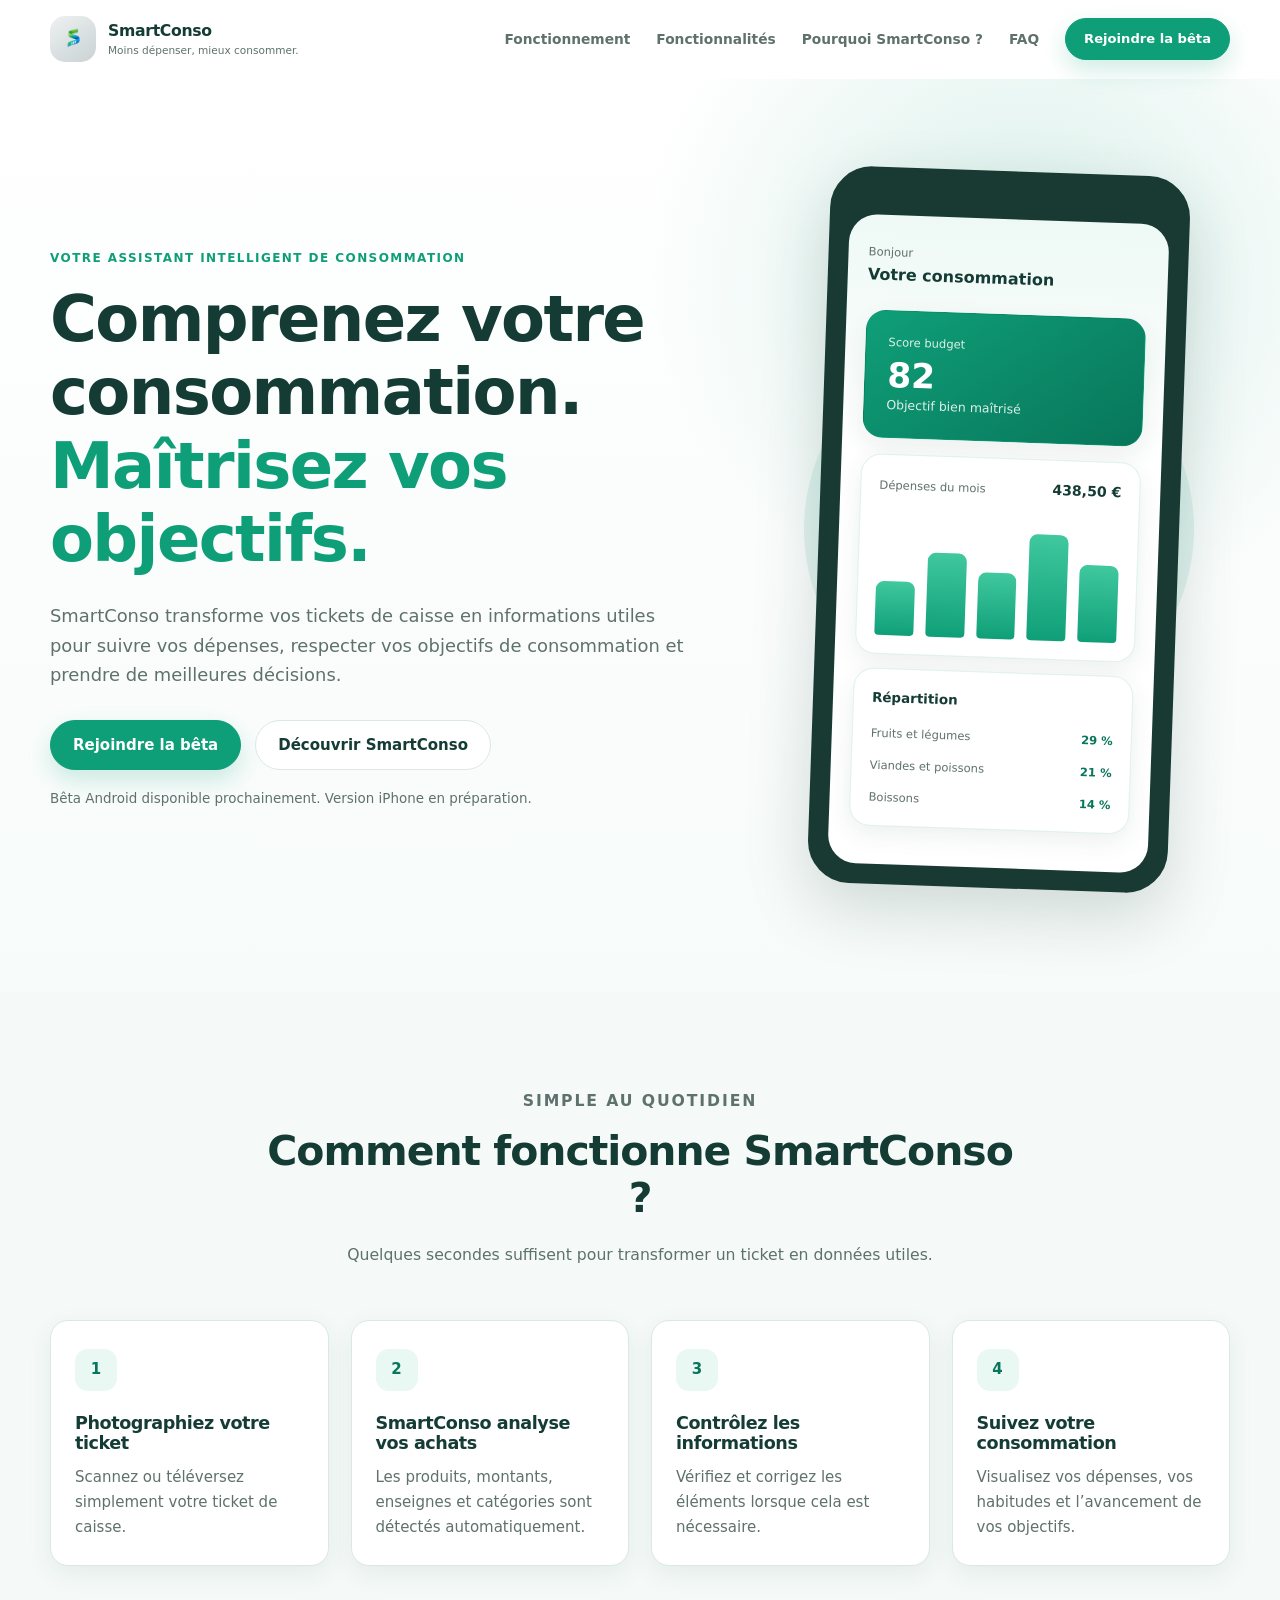
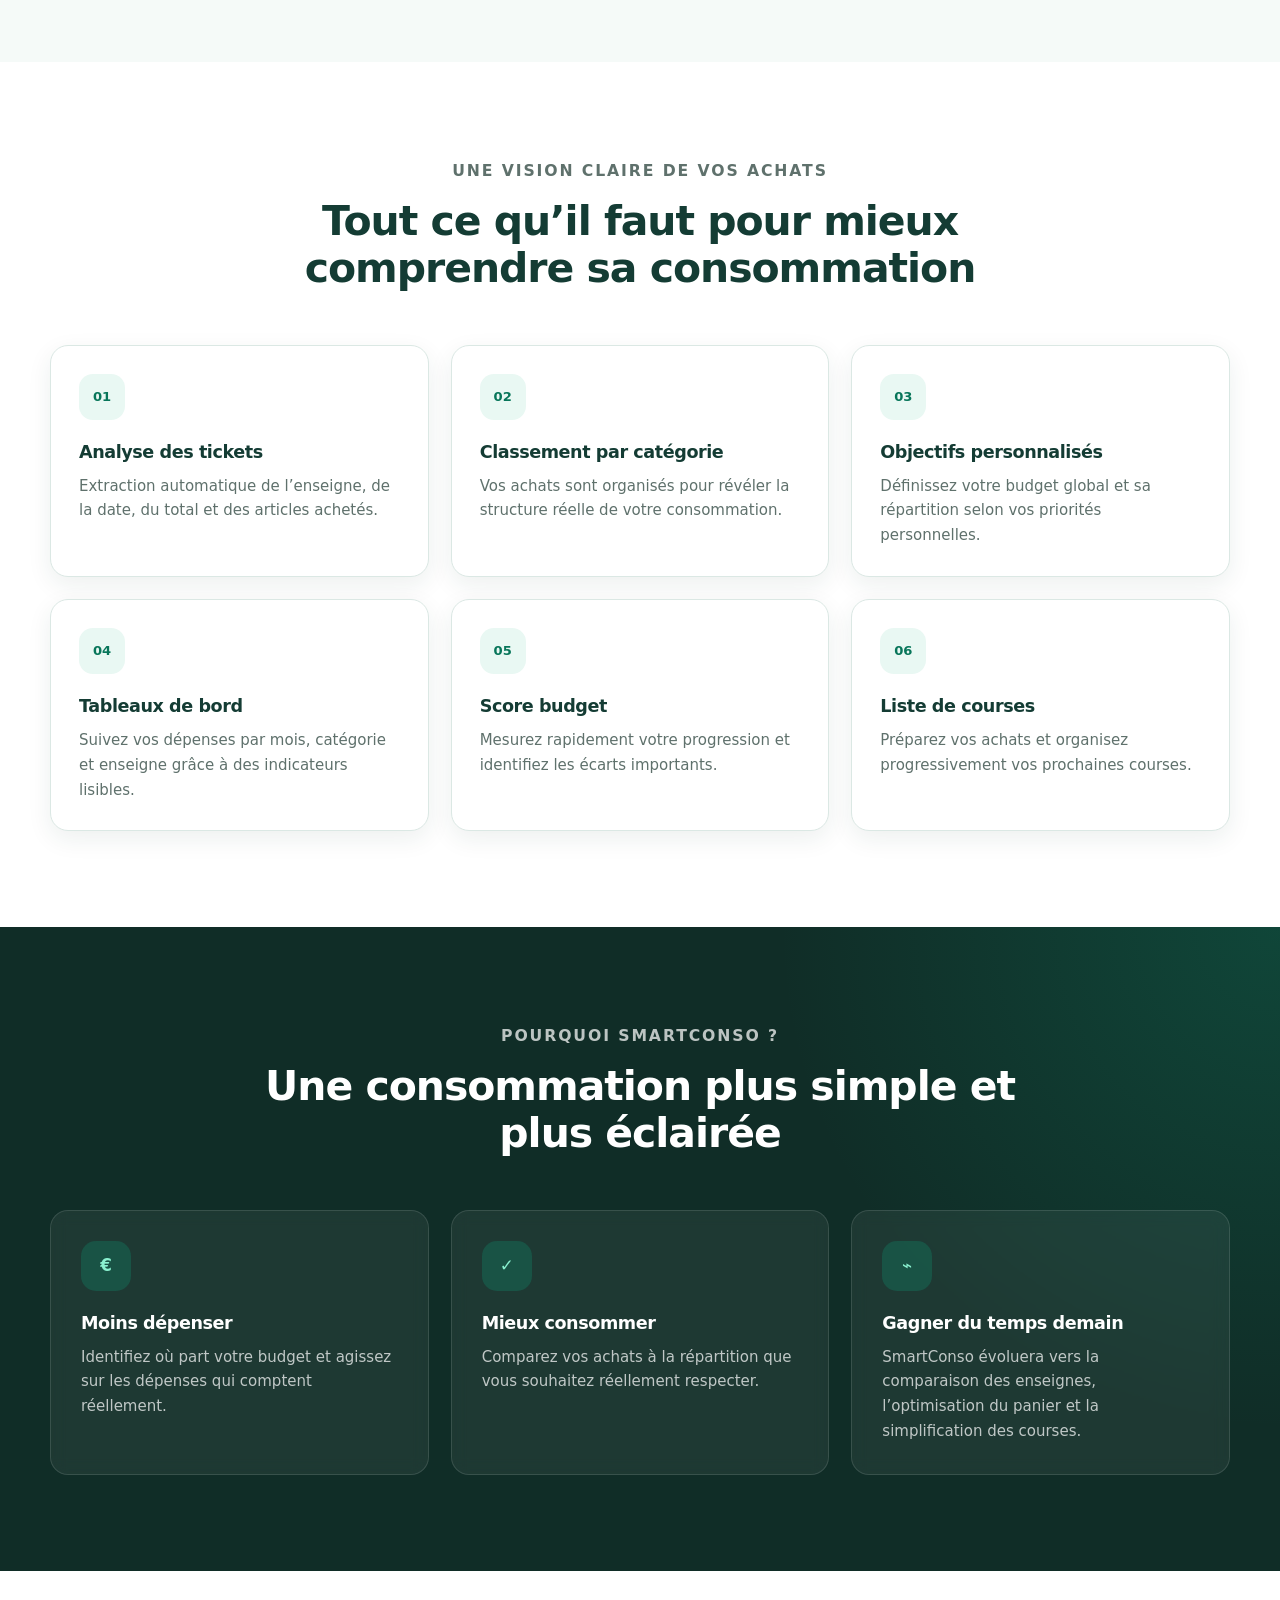
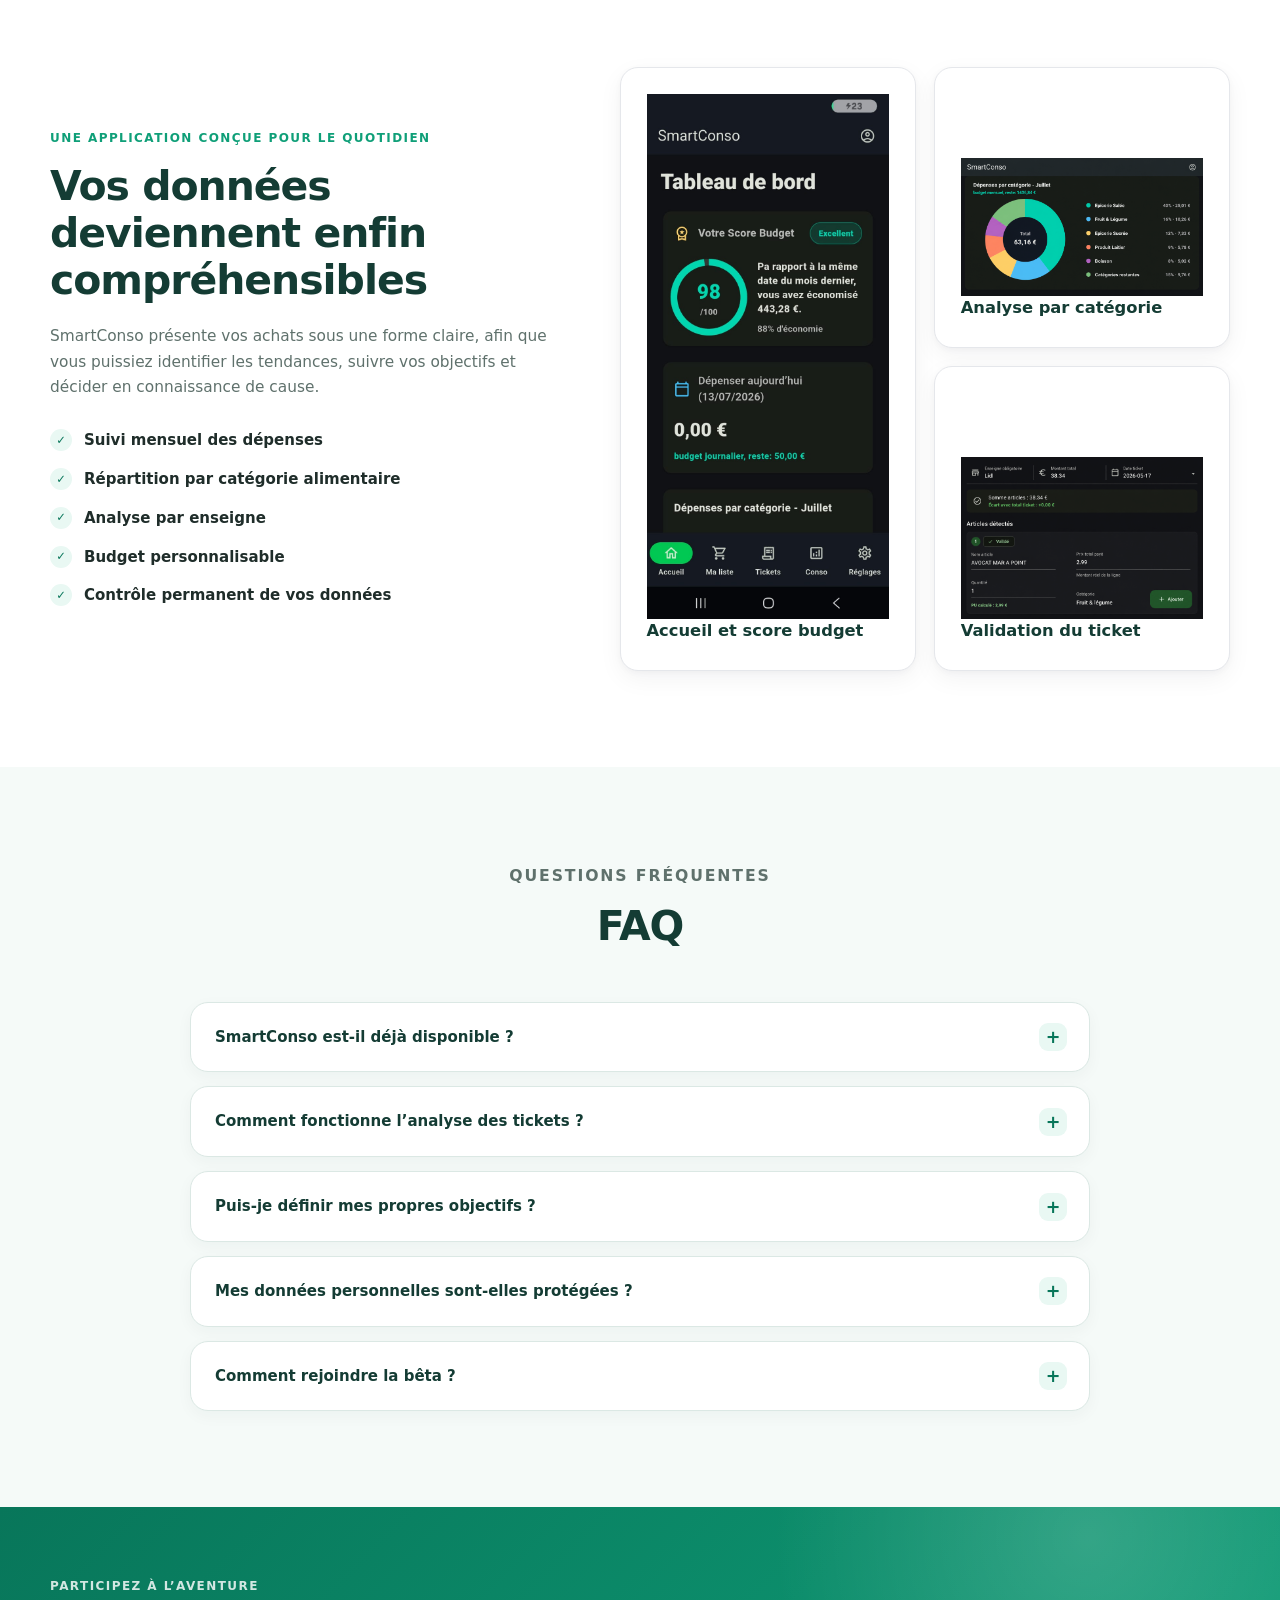
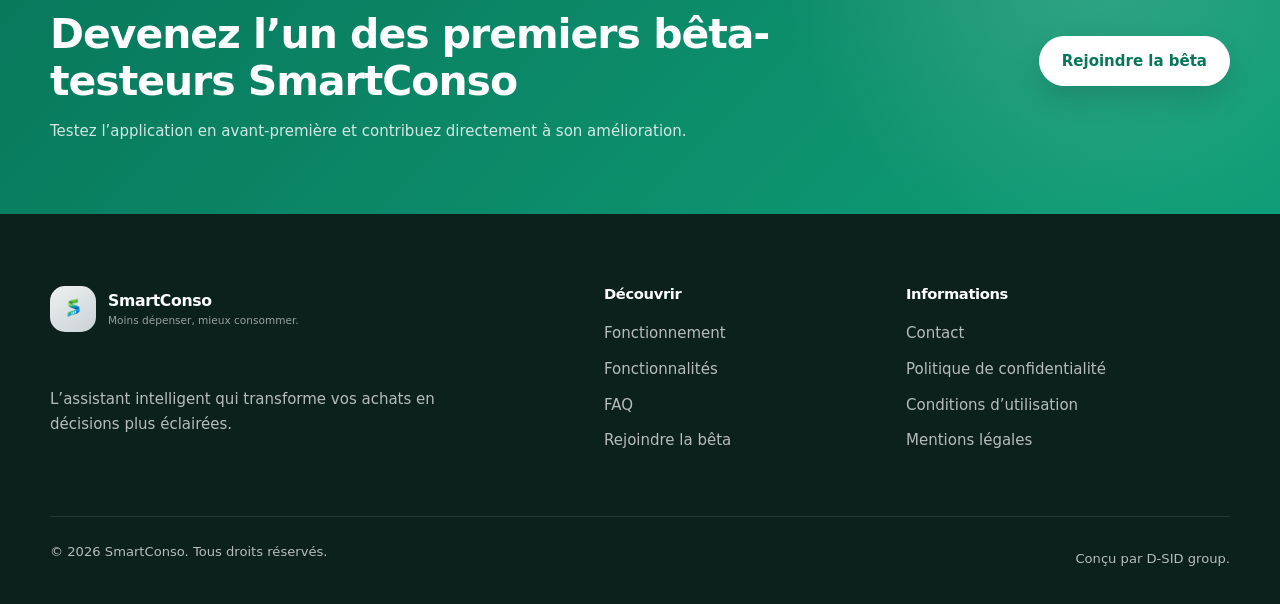
==== commit 466e66b0: "Update website footer branding to D-SID Group" ====
--- a/index.html
+++ b/index.html
@@ -394,7 +394,6 @@
             >
 
             <div class="screenshot-caption">
-            <span>Capture SmartConso</span>
             <strong>Validation du ticket</strong>
             </div>
         </article>
@@ -520,7 +519,7 @@
         © <span data-current-year></span> SmartConso. Tous droits réservés.
       </p>
 
-      <p>Conçu en France.</p>
+      <p>Conçu par D-SID group.</p>
     </div>
   </footer>
 </body>
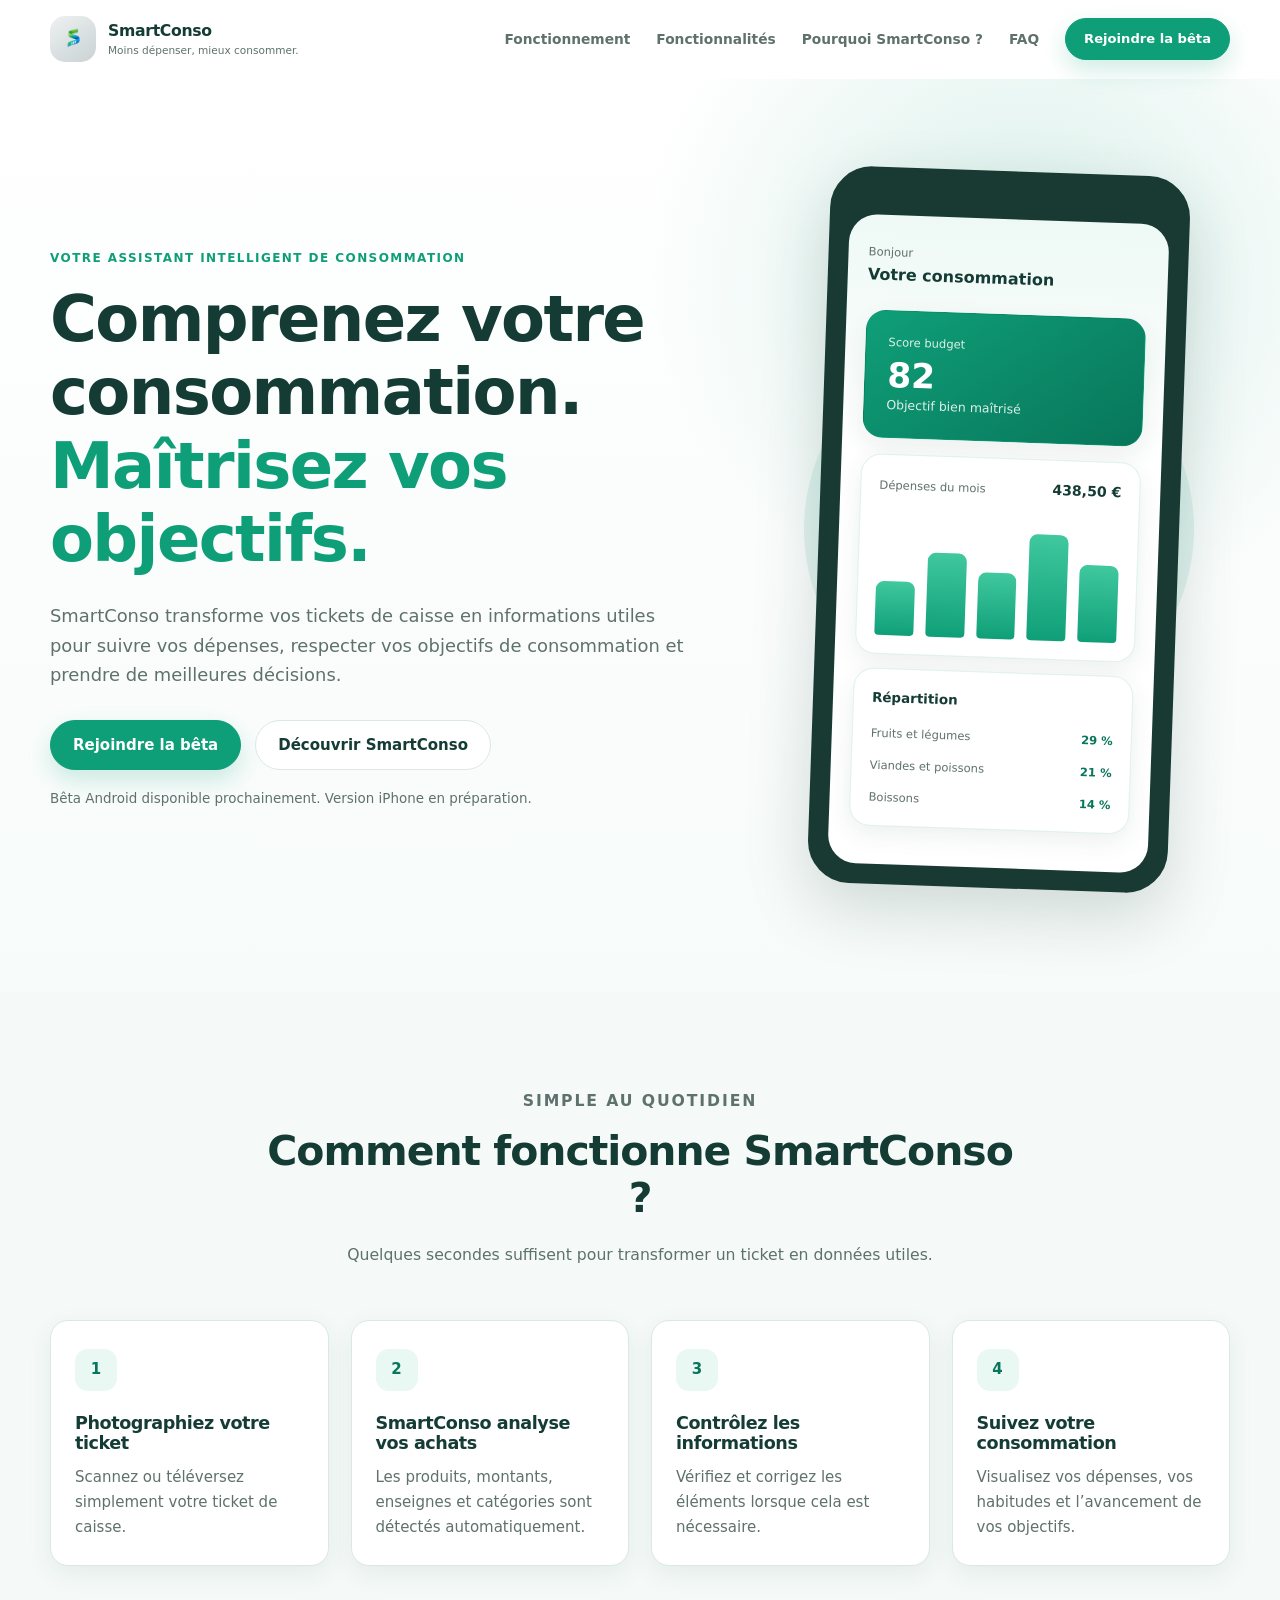
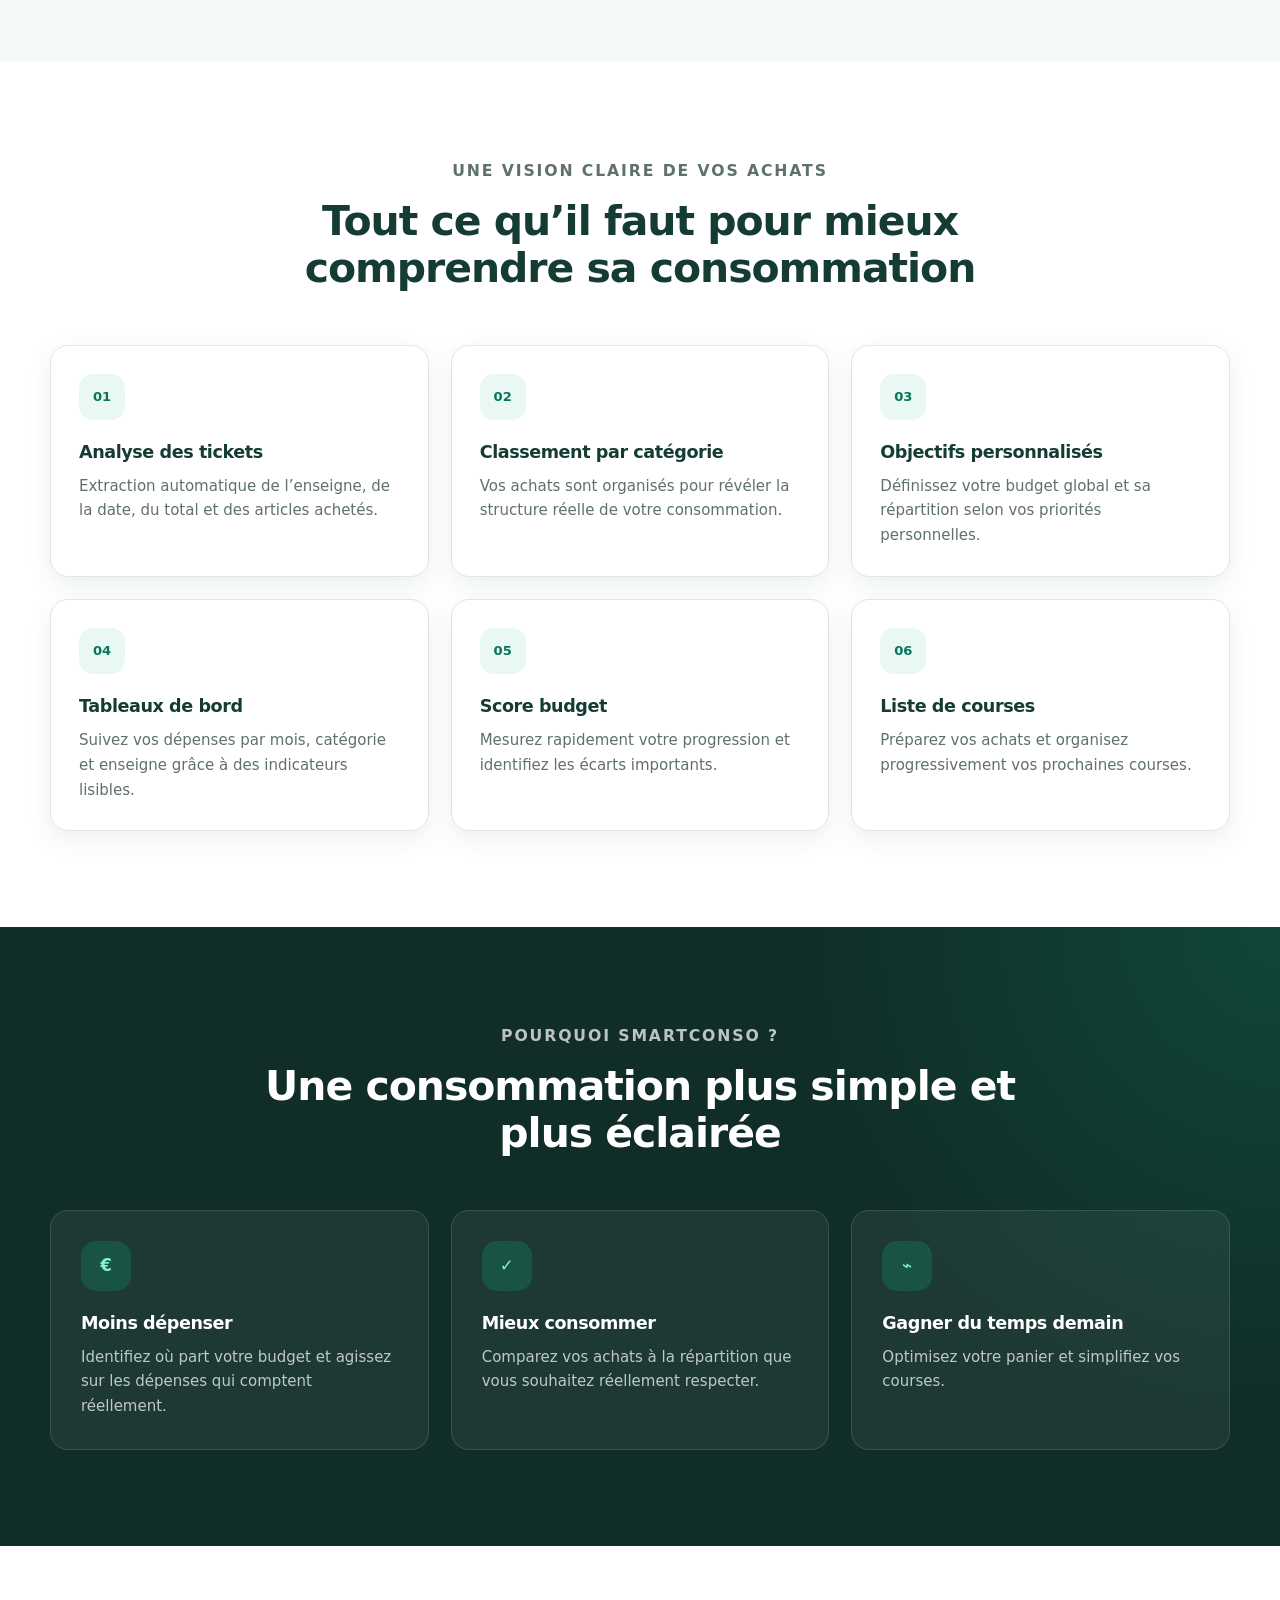
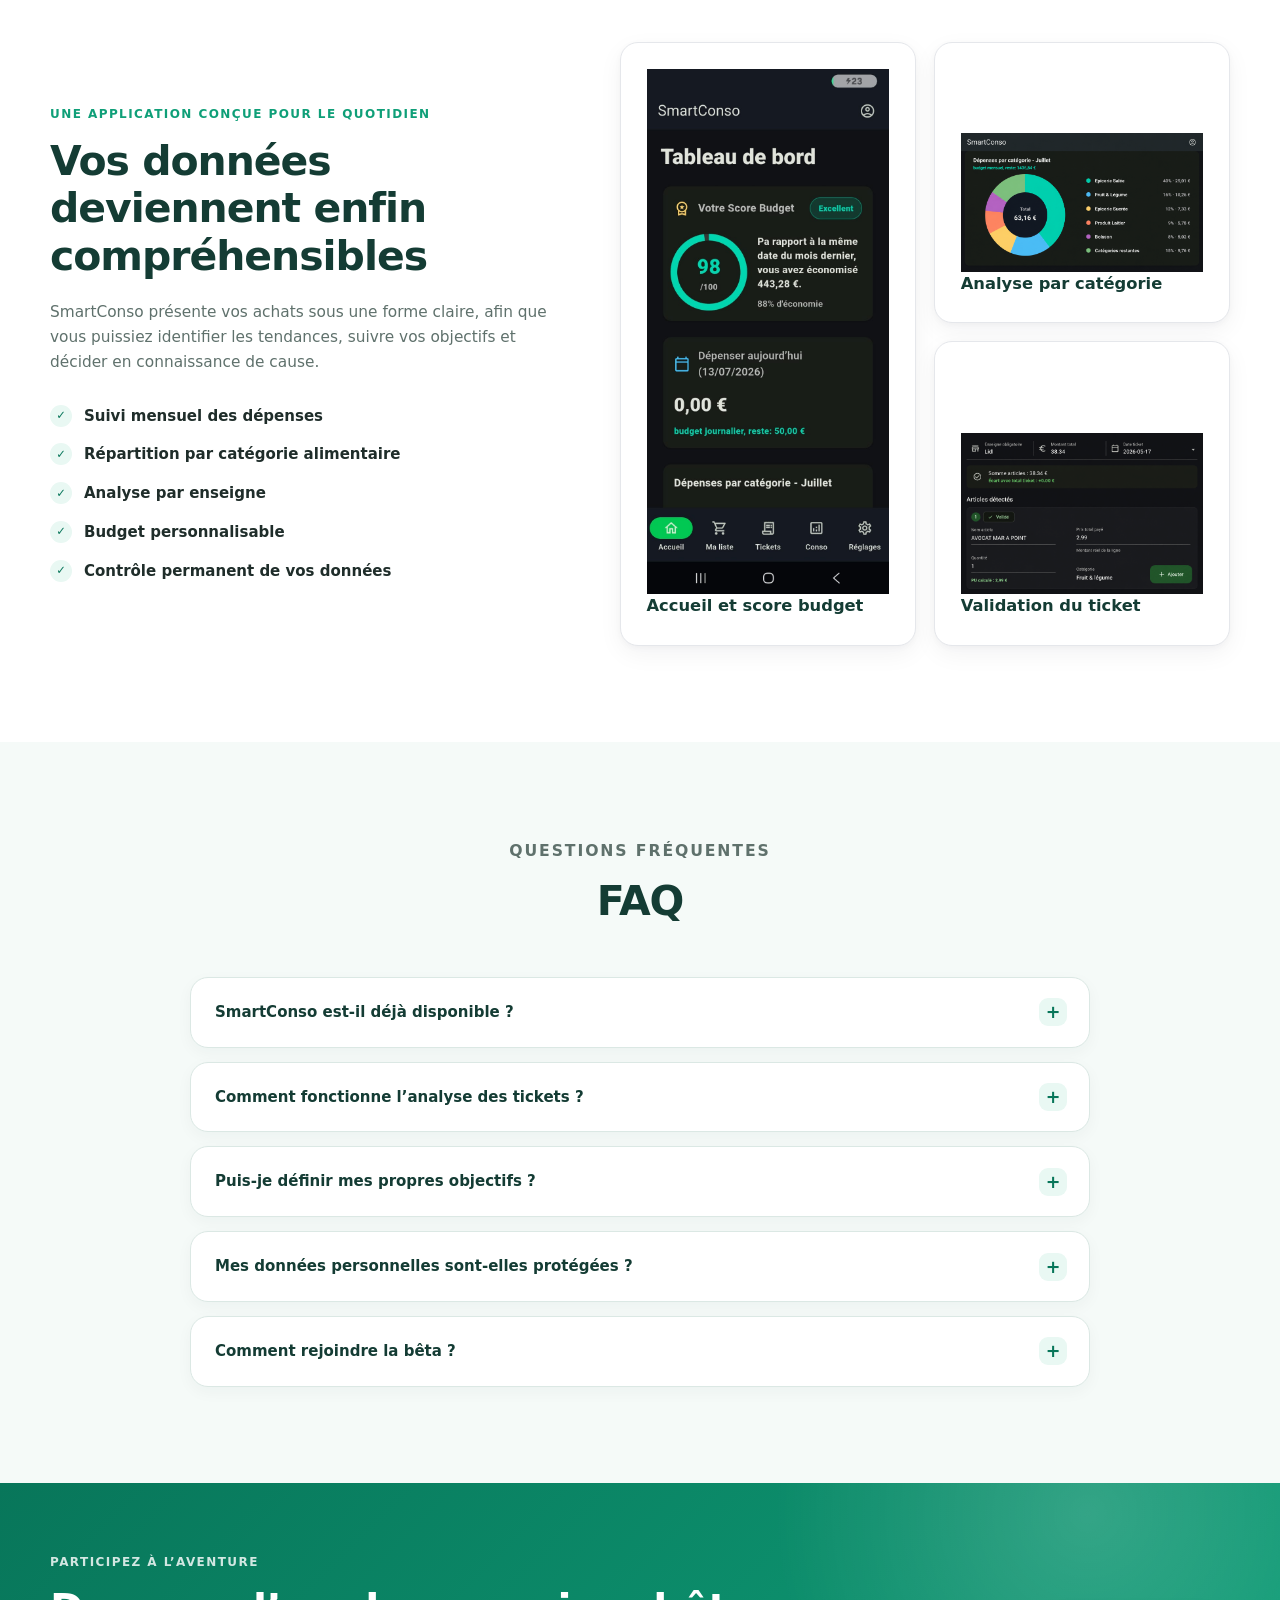
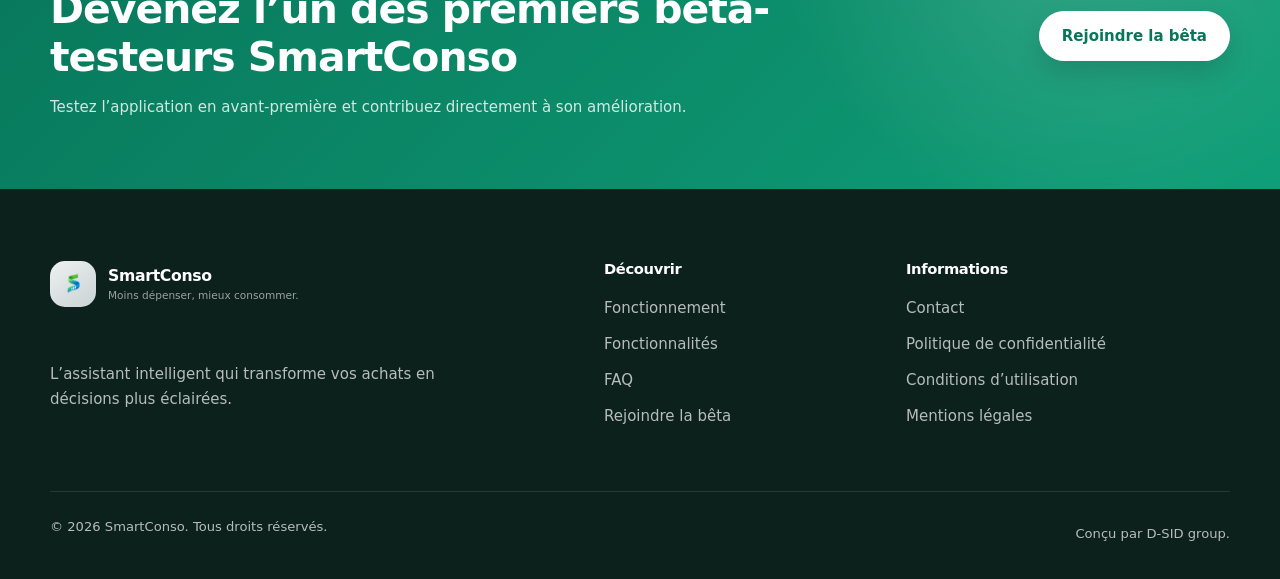
==== commit c82b4057: "corriger le texte: gain de temps, pour raison stratégique" ====
--- a/index.html
+++ b/index.html
@@ -3,33 +3,189 @@
 <head>
   <meta charset="utf-8">
   <meta name="viewport" content="width=device-width, initial-scale=1">
-  <link rel="icon" href="favicon.png" sizes="any">
-
-  <title>SmartConso — Moins dépenser, mieux consommer</title>
-
-  <meta
-    name="description"
-    content="SmartConso analyse vos tickets de caisse pour vous aider à comprendre votre consommation, respecter vos objectifs et maîtriser votre budget."
-  >
-
+  <meta name="robots" content="index, follow, max-image-preview:large, max-snippet:-1, max-video-preview:-1">
   <meta name="author" content="SmartConso">
+  <meta name="application-name" content="SmartConso">
   <meta name="theme-color" content="#0f9f78">
+  <meta name="color-scheme" content="light">
+  <meta name="referrer" content="strict-origin-when-cross-origin">
+  <meta name="format-detection" content="telephone=no">
+
+  <title>SmartConso – Analysez vos tickets et maîtrisez votre budget courses</title>
+  <meta name="description" content="Scannez vos tickets de caisse, analysez vos dépenses alimentaires et suivez votre budget courses avec l’application SmartConso.">
+  <link rel="canonical" href="https://smartconso.app/">
 
   <meta property="og:type" content="website">
   <meta property="og:locale" content="fr_FR">
   <meta property="og:site_name" content="SmartConso">
-  <meta property="og:title" content="SmartConso — Moins dépenser, mieux consommer">
-  <meta
-    property="og:description"
-    content="Transformez vos tickets de caisse en informations utiles pour mieux comprendre et maîtriser votre consommation."
-  >
+  <meta property="og:title" content="SmartConso – Maîtrisez votre budget courses">
+  <meta property="og:description" content="Analysez vos tickets de caisse et transformez vos achats en informations utiles pour mieux gérer votre budget alimentaire.">
   <meta property="og:url" content="https://smartconso.app/">
-
-  <link rel="canonical" href="https://smartconso.app/">
-  <link rel="manifest" href="manifest.webmanifest">
+  <meta property="og:image" content="https://smartconso.app/assets/images/logo.png">
+  <meta property="og:image:secure_url" content="https://smartconso.app/assets/images/logo.png">
+  <meta property="og:image:type" content="image/png">
+  <meta property="og:image:width" content="1536">
+  <meta property="og:image:height" content="1024">
+  <meta property="og:image:alt" content="SmartConso – application de gestion du budget alimentaire">
+
+  <meta name="twitter:card" content="summary_large_image">
+  <meta name="twitter:title" content="SmartConso – Maîtrisez votre budget courses">
+  <meta name="twitter:description" content="Analysez vos tickets de caisse et transformez vos achats en informations utiles pour mieux gérer votre budget alimentaire.">
+  <meta name="twitter:image" content="https://smartconso.app/assets/images/logo.png">
+  <meta name="twitter:image:alt" content="SmartConso – application de gestion du budget alimentaire">
+
+  <link rel="icon" href="/favicon.ico" sizes="any">
+  <link rel="shortcut icon" href="/favicon.ico">
+  <link rel="icon" type="image/svg+xml" href="/favicon.svg">
+  <link rel="icon" type="image/png" sizes="32x32" href="/favicon-32x32.png">
+  <link rel="icon" type="image/png" sizes="16x16" href="/favicon-16x16.png">
+  <link rel="apple-touch-icon" sizes="180x180" href="/apple-touch-icon.png">
+  <link rel="mask-icon" href="/favicon.svg" color="#0F9F78">
+  <link rel="manifest" href="/site.webmanifest">
+
   <link rel="stylesheet" href="assets/css/styles.css">
 
-  <script src="assets/js/main.js" defer></script>
+  <script type="application/ld+json">
+{
+  "@context": "https://schema.org",
+  "@graph": [
+    {
+      "@type": "Corporation",
+      "@id": "https://smartconso.app/#corporation",
+      "name": "SmartConso",
+      "url": "https://smartconso.app/",
+      "logo": {
+        "@type": "ImageObject",
+        "@id": "https://smartconso.app/#logo",
+        "url": "https://smartconso.app/assets/images/logo.png",
+        "contentUrl": "https://smartconso.app/assets/images/logo.png",
+        "width": 1536,
+        "height": 1024,
+        "caption": "SmartConso"
+      },
+      "email": "contact@smartconso.app"
+    },
+    {
+      "@type": "WebSite",
+      "@id": "https://smartconso.app/#website",
+      "url": "https://smartconso.app/",
+      "name": "SmartConso",
+      "description": "Application d’analyse de tickets de caisse et de suivi du budget alimentaire.",
+      "inLanguage": "fr-FR",
+      "publisher": {
+        "@id": "https://smartconso.app/#corporation"
+      }
+    },
+    {
+      "@type": "SoftwareApplication",
+      "@id": "https://smartconso.app/#softwareapplication",
+      "name": "SmartConso",
+      "url": "https://smartconso.app/",
+      "description": "Application mobile permettant de scanner des tickets de caisse, d’analyser les dépenses alimentaires et de suivre un budget courses.",
+      "applicationCategory": "FinanceApplication",
+      "applicationSubCategory": "Gestion du budget alimentaire",
+      "operatingSystem": "Android",
+      "inLanguage": "fr-FR",
+      "isAccessibleForFree": true,
+      "publisher": {
+        "@id": "https://smartconso.app/#corporation"
+      },
+      "offers": {
+        "@type": "Offer",
+        "price": "0",
+        "priceCurrency": "EUR",
+        "availability": "https://schema.org/PreOrder",
+        "url": "https://smartconso.app/beta.html"
+      }
+    },
+    {
+      "@type": "ImageObject",
+      "@id": "https://smartconso.app/#primaryimage",
+      "url": "https://smartconso.app/assets/images/logo.png",
+      "contentUrl": "https://smartconso.app/assets/images/logo.png",
+      "width": 1536,
+      "height": 1024,
+      "caption": "SmartConso – application de gestion du budget alimentaire"
+    },
+    {
+      "@type": "WebPage",
+      "@id": "https://smartconso.app/#webpage",
+      "url": "https://smartconso.app/",
+      "name": "SmartConso – Analysez vos tickets et maîtrisez votre budget courses",
+      "description": "Scannez vos tickets de caisse, analysez vos dépenses alimentaires et suivez votre budget courses avec l’application SmartConso.",
+      "isPartOf": {
+        "@id": "https://smartconso.app/#website"
+      },
+      "about": {
+        "@id": "https://smartconso.app/#softwareapplication"
+      },
+      "publisher": {
+        "@id": "https://smartconso.app/#corporation"
+      },
+      "inLanguage": "fr-FR",
+      "primaryImageOfPage": {
+        "@id": "https://smartconso.app/#primaryimage"
+      }
+    },
+    {
+      "@type": "FAQPage",
+      "@id": "https://smartconso.app/#faq",
+      "mainEntity": [
+        {
+          "@type": "Question",
+          "name": "SmartConso est-il déjà disponible ?",
+          "acceptedAnswer": {
+            "@type": "Answer",
+            "text": "SmartConso est actuellement en préparation pour une première phase de bêta privée sur Android. Une version iPhone suivra."
+          }
+        },
+        {
+          "@type": "Question",
+          "name": "Comment fonctionne l’analyse des tickets ?",
+          "acceptedAnswer": {
+            "@type": "Answer",
+            "text": "L’application extrait les informations du ticket, classe les achats et permet à l’utilisateur de vérifier les résultats avant leur enregistrement."
+          }
+        },
+        {
+          "@type": "Question",
+          "name": "Puis-je définir mes propres objectifs ?",
+          "acceptedAnswer": {
+            "@type": "Answer",
+            "text": "Oui. Vous pouvez définir un budget global et répartir ce budget entre plusieurs catégories selon vos priorités."
+          }
+        },
+        {
+          "@type": "Question",
+          "name": "Mes données personnelles sont-elles protégées ?",
+          "acceptedAnswer": {
+            "@type": "Answer",
+            "text": "La confidentialité et le contrôle des données font partie des engagements fondamentaux de SmartConso."
+          }
+        },
+        {
+          "@type": "Question",
+          "name": "Comment rejoindre la bêta ?",
+          "acceptedAnswer": {
+            "@type": "Answer",
+            "text": "Remplissez le formulaire de candidature. Les participants seront contactés progressivement selon les prochaines vagues de test."
+          }
+        }
+      ]
+    }
+  ]
+}
+  </script>
+<!-- Google Analytics -->
+<script async src="https://www.googletagmanager.com/gtag/js?id=G-0S87CLV04W"></script>
+<script>
+window.dataLayer = window.dataLayer || [];
+function gtag(){dataLayer.push(arguments);}
+gtag('js', new Date());
+gtag('config', 'G-0S87CLV04W');
+</script>
+
+<script src="assets/js/main.js" defer></script>
 </head>
 
 <body>
@@ -329,8 +485,7 @@
             <span aria-hidden="true">⌁</span>
             <h3>Gagner du temps demain</h3>
             <p>
-              SmartConso évoluera vers la comparaison des enseignes,
-              l’optimisation du panier et la simplification des courses.
+              Optimisez votre panier et simplifiez vos courses.
             </p>
           </article>
         </div>
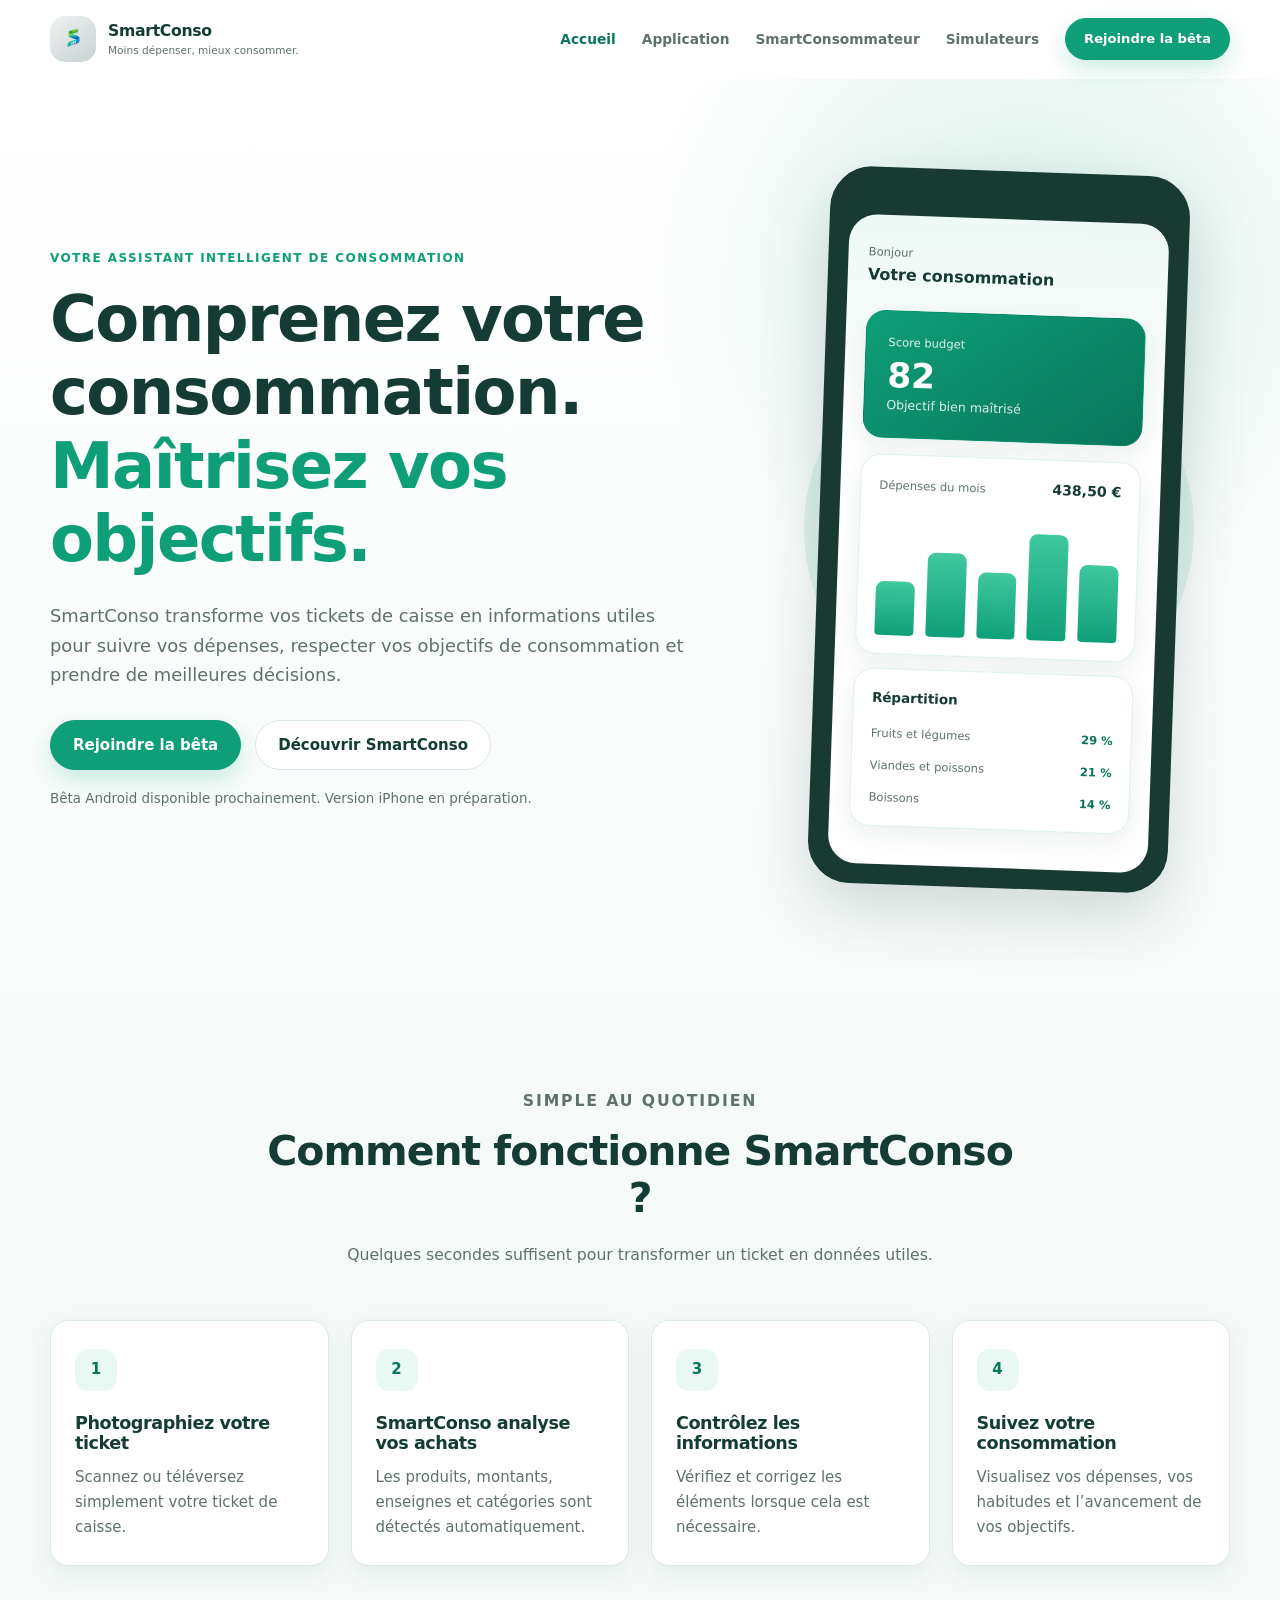
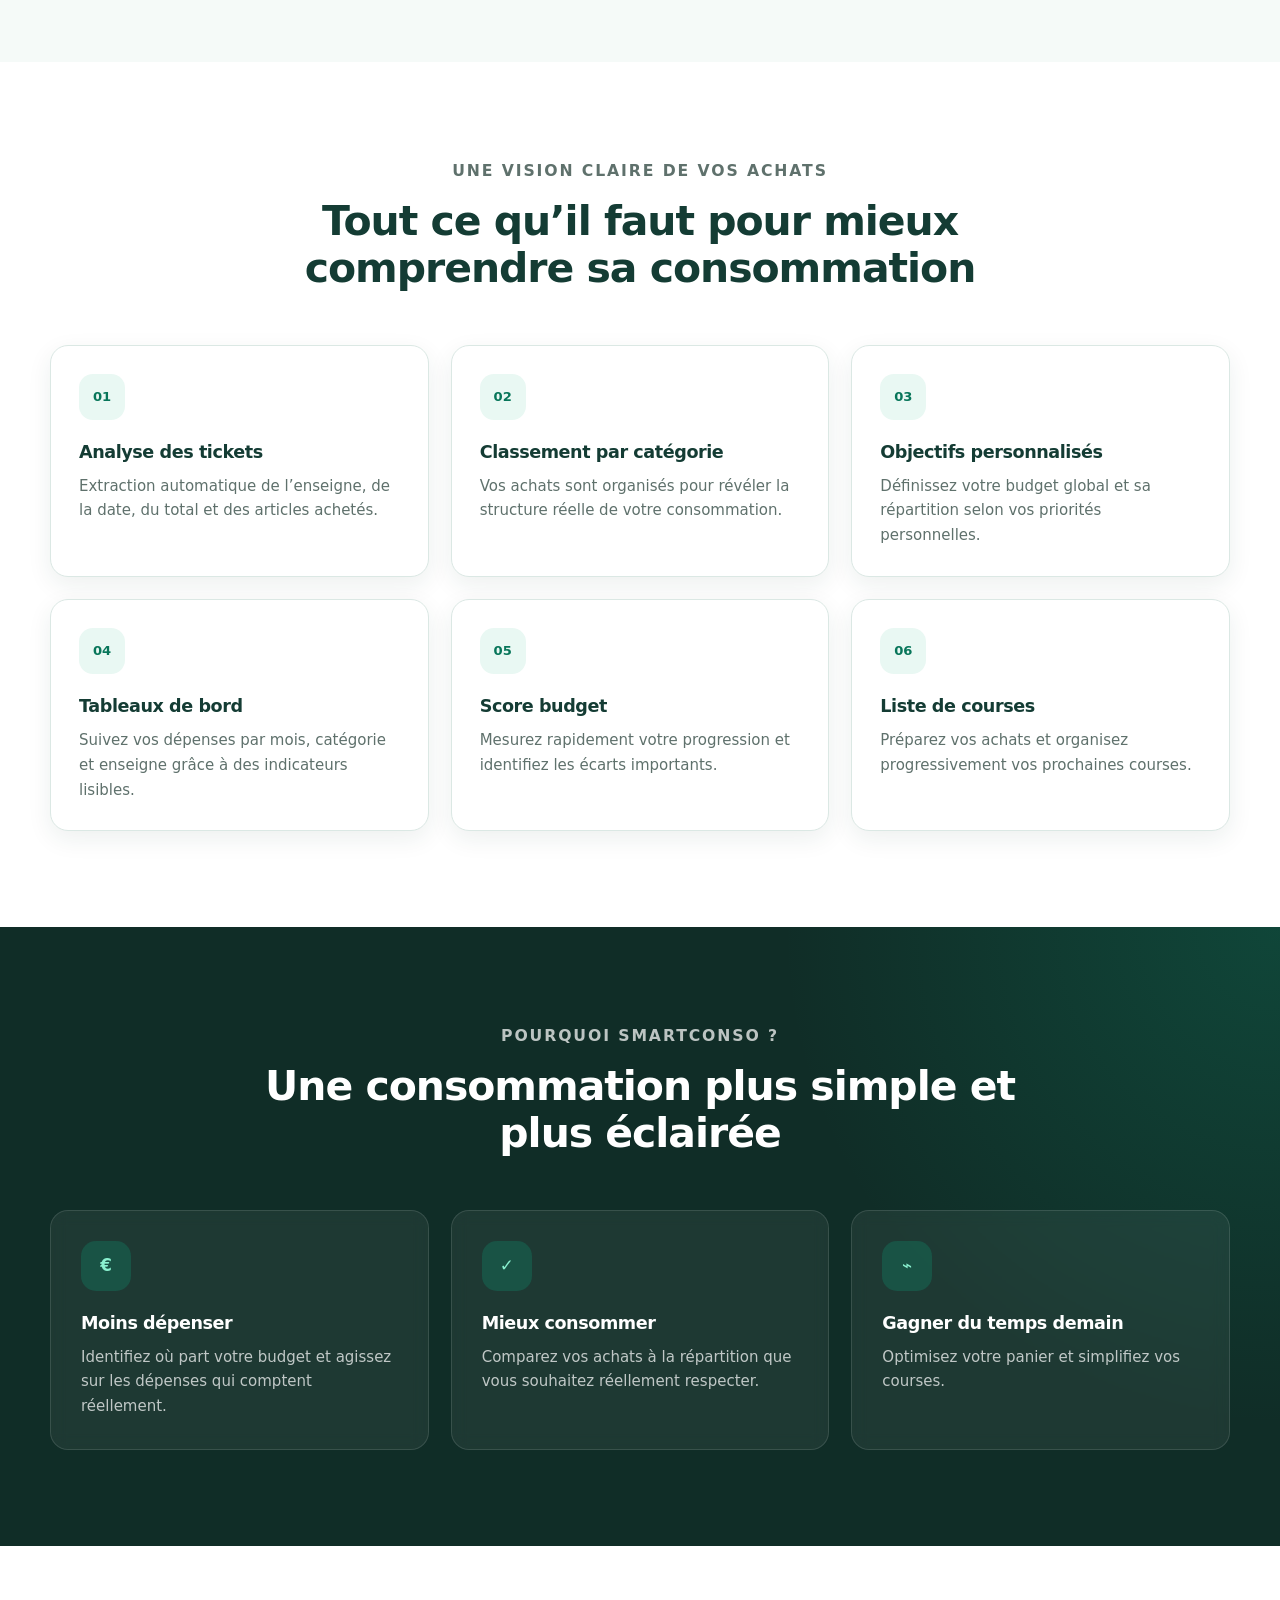
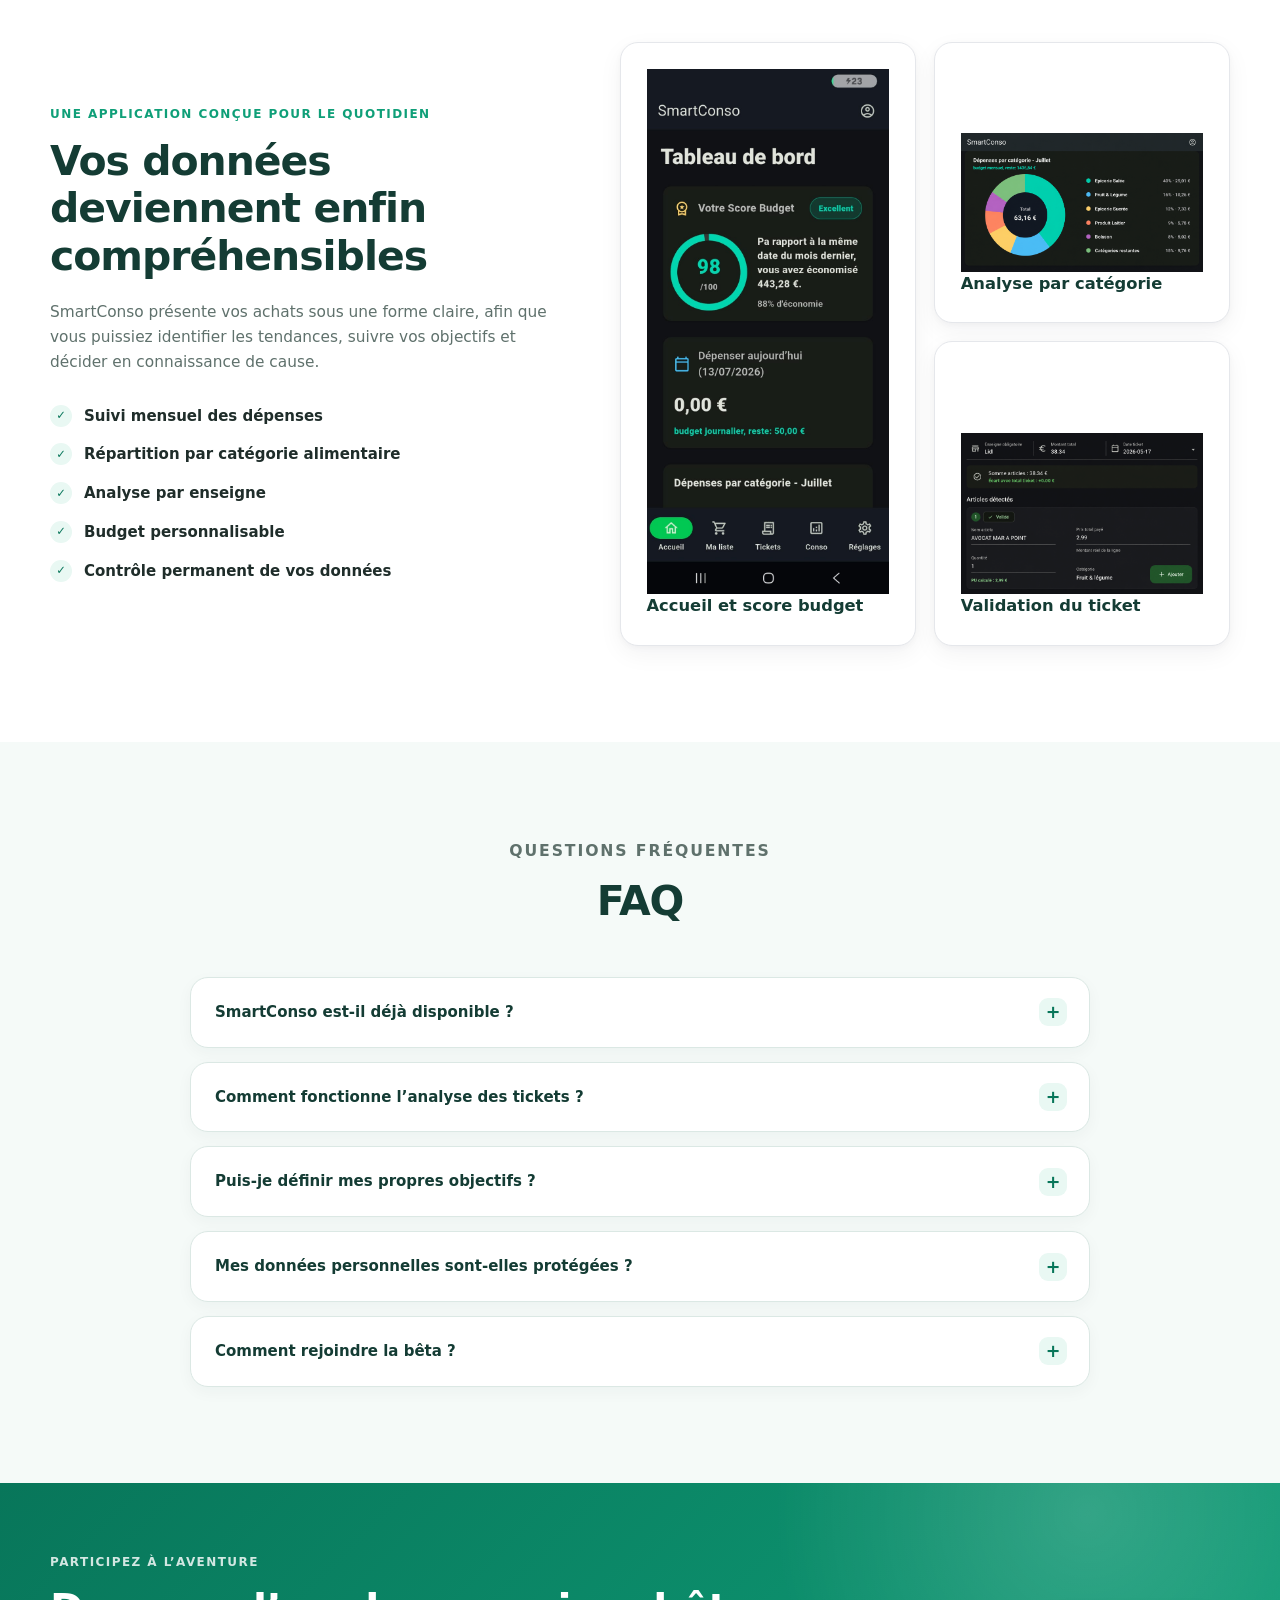
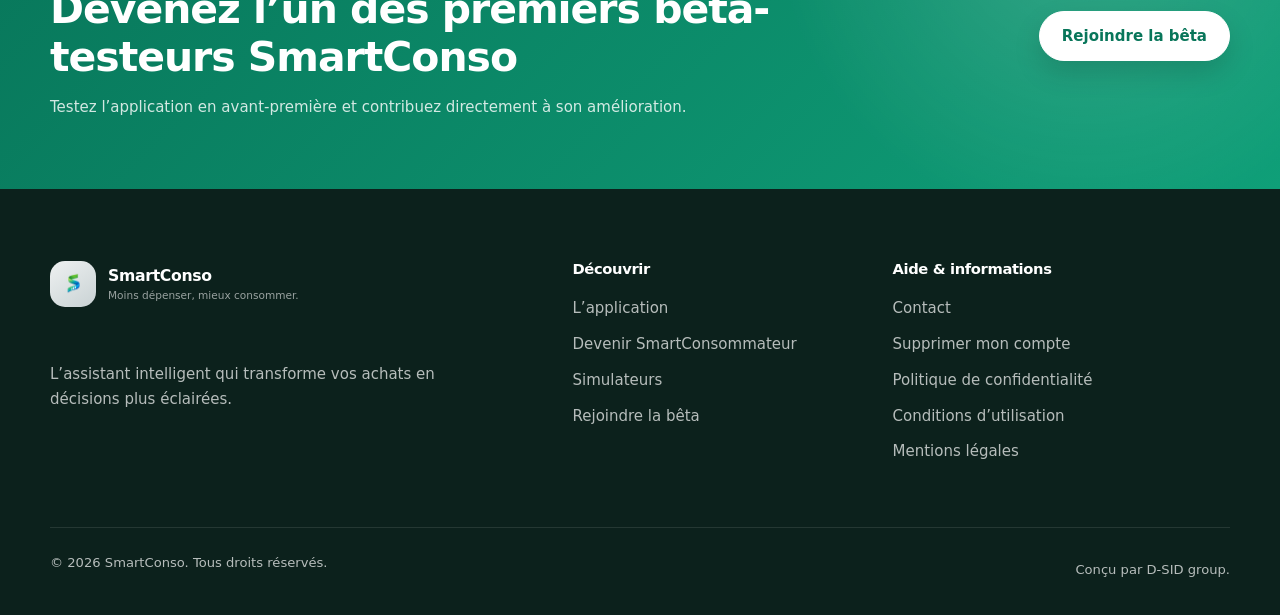
==== commit e58312c4: "Add application page and expand SmartConso website" ====
--- a/index.html
+++ b/index.html
@@ -220,20 +220,12 @@
         <span></span>
         <span></span>
       </button>
-
-      <nav
-        id="main-navigation"
-        class="main-navigation"
-        aria-label="Navigation principale"
-        data-main-navigation
-      >
-        <a href="#fonctionnement">Fonctionnement</a>
-        <a href="#fonctionnalites">Fonctionnalités</a>
-        <a href="#benefices">Pourquoi SmartConso ?</a>
-        <a href="#faq">FAQ</a>
-        <a class="button button-small" href="beta.html">
-          Rejoindre la bêta
-        </a>
+      <nav id="main-navigation" class="main-navigation" aria-label="Navigation principale" data-main-navigation>
+        <a href="index.html" aria-current="page">Accueil</a>
+        <a href="application/">Application</a>
+        <a href="smartconsommateur/">SmartConsommateur</a>
+        <a href="simulateurs/">Simulateurs</a>
+        <a class="button button-small" href="beta.html">Rejoindre la bêta</a>
       </nav>
     </div>
   </header>
@@ -629,53 +621,32 @@
       </div>
     </section>
   </main>
-
   <footer class="site-footer">
-    <div class="container footer-grid">
+    <div class="container footer-grid footer-grid-expanded">
       <div>
         <a class="brand brand-footer" href="index.html">
-          <span class="brand-mark" aria-hidden="true"><img
-            class="brand-logo"
-            src="assets/images/logo.png"
-            alt="SmartConso"
-        ></span>
-
-          <span class="brand-text">
-            <strong>SmartConso</strong>
-            <small>Moins dépenser, mieux consommer.</small>
-          </span>
+          <span class="brand-mark" aria-hidden="true"><img class="brand-logo" src="assets/images/logo.png" alt=""></span>
+          <span class="brand-text"><strong>SmartConso</strong><small>Moins dépenser, mieux consommer.</small></span>
         </a>
-
-        <p class="footer-description">
-          L’assistant intelligent qui transforme vos achats en décisions plus
-          éclairées.
-        </p>
-      </div>
-
+        <p class="footer-description">L’assistant intelligent qui transforme vos achats en décisions plus éclairées.</p>
+      </div>
       <div>
         <h2>Découvrir</h2>
-        <a href="#fonctionnement">Fonctionnement</a>
-        <a href="#fonctionnalites">Fonctionnalités</a>
-        <a href="#faq">FAQ</a>
+        <a href="application/">L’application</a>
+        <a href="smartconsommateur/">Devenir SmartConsommateur</a>
+        <a href="simulateurs/">Simulateurs</a>
         <a href="beta.html">Rejoindre la bêta</a>
       </div>
-
       <div>
-        <h2>Informations</h2>
+        <h2>Aide & informations</h2>
         <a href="contact.html">Contact</a>
+        <a href="delete-account/">Supprimer mon compte</a>
         <a href="privacy.html">Politique de confidentialité</a>
         <a href="terms.html">Conditions d’utilisation</a>
         <a href="legal.html">Mentions légales</a>
       </div>
     </div>
-
-    <div class="container footer-bottom">
-      <p>
-        © <span data-current-year></span> SmartConso. Tous droits réservés.
-      </p>
-
-      <p>Conçu par D-SID group.</p>
-    </div>
+    <div class="container footer-bottom"><p>© <span data-current-year></span> SmartConso. Tous droits réservés.</p><p>Conçu par D-SID group.</p></div>
   </footer>
 </body>
 </html>
--- a/assets/css/styles.css
+++ b/assets/css/styles.css
@@ -237,30 +237,28 @@
   min-width: 0;
 }
 
-.brand-mark{
-    display:flex;
-    align-items:center;
-    justify-content:center;
-
-    width:46px;
-    height:46px;
-
-    border-radius:15px;
-
-    background:linear-gradient(
-        145deg,
-        #eef1f1,
-        #c9d2d4
-    );
-
-    box-shadow:0 10px 24px rgba(219, 223, 224, 0);
-}
-
-.brand-logo{
-    width:100px;
-    height:100px;
-    object-fit:contain;
-    display:block;
+.brand-mark {
+  display: flex;
+  align-items: center;
+  justify-content: center;
+
+  width: 46px;
+  height: 46px;
+
+  border-radius: 15px;
+
+  background: linear-gradient(145deg,
+      #eef1f1,
+      #c9d2d4);
+
+  box-shadow: 0 10px 24px rgba(219, 223, 224, 0);
+}
+
+.brand-logo {
+  width: 100px;
+  height: 100px;
+  object-fit: contain;
+  display: block;
 }
 
 .brand-text {
@@ -289,7 +287,7 @@
   gap: 26px;
 }
 
-.main-navigation > a:not(.button) {
+.main-navigation>a:not(.button) {
   position: relative;
   color: var(--color-text-soft);
   font-size: 0.86rem;
@@ -297,7 +295,7 @@
   transition: color var(--transition-fast);
 }
 
-.main-navigation > a:not(.button)::after {
+.main-navigation>a:not(.button)::after {
   position: absolute;
   right: 0;
   bottom: -8px;
@@ -311,14 +309,14 @@
   transition: transform var(--transition-fast);
 }
 
-.main-navigation > a:not(.button):hover,
-.main-navigation > a:not(.button):focus-visible,
-.main-navigation > a[aria-current="page"] {
+.main-navigation>a:not(.button):hover,
+.main-navigation>a:not(.button):focus-visible,
+.main-navigation>a[aria-current="page"] {
   color: var(--color-primary-dark);
 }
 
-.main-navigation > a:not(.button):hover::after,
-.main-navigation > a:not(.button):focus-visible::after {
+.main-navigation>a:not(.button):hover::after,
+.main-navigation>a:not(.button):focus-visible::after {
   transform: scaleX(1);
 }
 
@@ -624,13 +622,13 @@
   gap: 13px;
 }
 
-.preview-categories > strong {
+.preview-categories>strong {
   margin-bottom: 2px;
   color: var(--color-secondary);
   font-size: 0.84rem;
 }
 
-.preview-categories > div {
+.preview-categories>div {
   display: flex;
   align-items: center;
   justify-content: space-between;
@@ -733,7 +731,7 @@
   backdrop-filter: blur(8px);
 }
 
-.benefit-card > span {
+.benefit-card>span {
   display: grid;
   width: 50px;
   height: 50px;
@@ -757,7 +755,7 @@
   grid-template-columns: minmax(0, 0.9fr) minmax(0, 1.1fr);
 }
 
-.product-preview-grid > div > p:not(.eyebrow) {
+.product-preview-grid>div>p:not(.eyebrow) {
   color: var(--color-text-soft);
   font-size: 0.96rem;
 }
@@ -922,7 +920,7 @@
   gap: 36px;
 }
 
-.beta-callout-content > div {
+.beta-callout-content>div {
   max-width: 760px;
 }
 
@@ -967,18 +965,18 @@
   font-size: 0.92rem;
 }
 
-.footer-grid > div:not(:first-child) {
+.footer-grid>div:not(:first-child) {
   display: flex;
   flex-direction: column;
   align-items: flex-start;
 }
 
-.footer-grid > div:not(:first-child) a {
+.footer-grid>div:not(:first-child) a {
   margin-bottom: 11px;
   transition: color var(--transition-fast);
 }
 
-.footer-grid > div:not(:first-child) a:hover {
+.footer-grid>div:not(:first-child) a:hover {
   color: #8af0cf;
 }
 
@@ -1146,7 +1144,7 @@
     gap: 18px;
   }
 
-  .main-navigation > a:not(.button) {
+  .main-navigation>a:not(.button) {
     font-size: 0.8rem;
   }
 
@@ -1189,17 +1187,17 @@
     display: flex;
   }
 
-  .main-navigation > a:not(.button) {
+  .main-navigation>a:not(.button) {
     padding: 11px 12px;
     border-radius: 10px;
     font-size: 0.88rem;
   }
 
-  .main-navigation > a:not(.button):hover {
+  .main-navigation>a:not(.button):hover {
     background: var(--color-primary-soft);
   }
 
-  .main-navigation > a:not(.button)::after {
+  .main-navigation>a:not(.button)::after {
     display: none;
   }
 
@@ -1254,7 +1252,7 @@
     grid-template-columns: 1.2fr 0.8fr;
   }
 
-  .footer-grid > div:first-child {
+  .footer-grid>div:first-child {
     grid-column: 1 / -1;
   }
 }
@@ -1333,7 +1331,7 @@
     grid-template-columns: 1fr;
   }
 
-  .footer-grid > div:first-child {
+  .footer-grid>div:first-child {
     grid-column: auto;
   }
 
@@ -1409,6 +1407,7 @@
 }
 
 @media print {
+
   .site-header,
   .site-footer,
   .hero-actions,
@@ -1508,6 +1507,7 @@
 }
 
 @media (prefers-reduced-motion: reduce) {
+
   .reveal-item,
   .reveal-item.is-revealed,
   .back-to-top {
@@ -1520,65 +1520,780 @@
     opacity: 0;
   }
 }
-.contact-form{
-    max-width:850px;
-    margin:60px auto 0;
-}
-
-.form-grid{
-    display:grid;
-    grid-template-columns:repeat(auto-fit,minmax(260px,1fr));
-    gap:22px;
-}
-
-.form-group{
-    display:flex;
-    flex-direction:column;
-    margin-bottom:22px;
-}
-
-.form-group label{
-    margin-bottom:8px;
-    font-weight:700;
-    color:var(--color-text);
+
+.contact-form {
+  max-width: 850px;
+  margin: 60px auto 0;
+}
+
+.form-grid {
+  display: grid;
+  grid-template-columns: repeat(auto-fit, minmax(260px, 1fr));
+  gap: 22px;
+}
+
+.form-group {
+  display: flex;
+  flex-direction: column;
+  margin-bottom: 22px;
+}
+
+.form-group label {
+  margin-bottom: 8px;
+  font-weight: 700;
+  color: var(--color-text);
 }
 
 .form-group input,
 .form-group textarea,
-.form-group select{
-
-    width:100%;
-    padding:15px 18px;
-
-    border:1px solid var(--color-border);
-    border-radius:var(--radius-md);
-
-    background:var(--color-surface);
-
-    font:inherit;
-
-    transition:.2s;
+.form-group select {
+
+  width: 100%;
+  padding: 15px 18px;
+
+  border: 1px solid var(--color-border);
+  border-radius: var(--radius-md);
+
+  background: var(--color-surface);
+
+  font: inherit;
+
+  transition: .2s;
 
 }
 
 .form-group input:focus,
 .form-group textarea:focus,
-.form-group select:focus{
-
-    outline:none;
-
-    border-color:var(--color-primary);
-
-    box-shadow:0 0 0 4px rgba(15,159,120,.15);
-
-}
-
-.form-success{
-
-    margin-top:25px;
-
-    color:var(--color-primary);
-
-    font-weight:700;
-
+.form-group select:focus {
+
+  outline: none;
+
+  border-color: var(--color-primary);
+
+  box-shadow: 0 0 0 4px rgba(15, 159, 120, .15);
+
+}
+
+.form-success {
+
+  margin-top: 25px;
+
+  color: var(--color-primary);
+
+  font-weight: 700;
+
+}
+
+/* =========================================================
+   Pages éditoriales, application, simulateurs et compte
+   ========================================================= */
+.page-hero {
+  padding: 88px 0 72px;
+  background: linear-gradient(180deg, var(--color-primary-soft), var(--color-surface));
+  text-align: center;
+}
+
+.page-hero-content {
+  max-width: 850px;
+}
+
+.page-hero h1 {
+  max-width: 820px;
+  margin: 0 auto 22px;
+}
+
+.page-hero h1 span {
+  color: var(--color-primary);
+}
+
+.page-hero-content>p:last-child {
+  max-width: 720px;
+  margin: 0 auto;
+  color: var(--color-text-soft);
+  font-size: 1.05rem;
+}
+
+.split-layout {
+  display: grid;
+  grid-template-columns: minmax(0, 1.05fr) minmax(300px, .75fr);
+  gap: 64px;
+  align-items: center;
+}
+
+.split-layout h2 {
+  margin-bottom: 20px;
+}
+
+.split-layout p {
+  color: var(--color-text-soft);
+}
+
+.app-showcase {
+  max-width: 360px;
+  margin: 0 auto;
+  padding: 12px;
+  border-radius: 34px;
+  background: var(--color-secondary);
+  box-shadow: var(--shadow-lg);
+}
+
+.app-showcase img {
+  width: 100%;
+  border-radius: 24px;
+}
+
+.availability-note {
+  margin-top: 18px;
+  font-size: .84rem;
+}
+
+.content-card-grid {
+  display: grid;
+  grid-template-columns: repeat(3, minmax(0, 1fr));
+  gap: 24px;
+}
+
+.content-card {
+  position: relative;
+  padding: 30px;
+  border: 1px solid var(--color-border);
+  border-radius: var(--radius-lg);
+  background: var(--color-surface);
+  box-shadow: var(--shadow-sm);
+}
+
+.content-card h3 {
+  margin: 18px 0 12px;
+}
+
+.content-card p {
+  color: var(--color-text-soft);
+}
+
+.content-card a {
+  color: var(--color-primary-dark);
+  font-weight: 750;
+}
+
+.card-icon {
+  display: inline-grid;
+  width: 42px;
+  height: 42px;
+  place-items: center;
+  border-radius: 13px;
+  background: var(--color-primary-soft);
+  color: var(--color-primary-dark);
+  font-weight: 800;
+}
+
+.screenshot-row {
+  display: grid;
+  grid-template-columns: repeat(2, minmax(0, 1fr));
+  gap: 32px;
+  max-width: 850px;
+}
+
+.screenshot-row figure {
+  margin: 0;
+  padding: 18px;
+  border: 1px solid var(--color-border);
+  border-radius: var(--radius-lg);
+  background: var(--color-surface);
+  box-shadow: var(--shadow-sm);
+}
+
+.screenshot-row img {
+  width: 100%;
+  max-height: 620px;
+  object-fit: contain;
+  border-radius: var(--radius-md);
+}
+
+.screenshot-row figcaption {
+  margin-top: 14px;
+  color: var(--color-text-soft);
+  text-align: center;
+}
+
+.coming-soon-panel {
+  margin-top: 54px;
+  padding: 42px;
+  border-radius: var(--radius-lg);
+  background: var(--color-secondary);
+  color: var(--color-light);
+  text-align: center;
+}
+
+.coming-soon-panel h2 {
+  color: inherit;
+}
+
+.coming-soon-panel p:not(.eyebrow) {
+  max-width: 650px;
+  margin: 0 auto 24px;
+  color: rgba(255, 255, 255, .75);
+}
+
+.status-badge {
+  display: inline-flex;
+  padding: 7px 11px;
+  border-radius: var(--radius-pill);
+  background: var(--color-primary-soft);
+  color: var(--color-primary-dark);
+  font-size: .72rem;
+  font-weight: 800;
+  text-transform: uppercase;
+  letter-spacing: .06em;
+}
+
+.process-list {
+  display: grid;
+  gap: 14px;
+}
+
+.process-list div {
+  display: flex;
+  gap: 16px;
+  align-items: center;
+  padding: 18px;
+  border: 1px solid var(--color-border);
+  border-radius: var(--radius-md);
+  background: var(--color-surface);
+}
+
+.process-list strong {
+  color: var(--color-primary);
+  font-size: 1.25rem;
+}
+
+.narrow-content {
+  max-width: 850px;
+}
+
+.narrow-content>h2 {
+  margin: 42px 0 14px;
+}
+
+.notice-card,
+.data-list {
+  padding: 30px;
+  border: 1px solid var(--color-border);
+  border-radius: var(--radius-lg);
+  background: var(--color-surface-soft);
+}
+
+.notice-card h2,
+.data-list h2 {
+  margin-top: 0;
+}
+
+.numbered-steps {
+  display: grid;
+  gap: 16px;
+  padding: 0;
+  list-style: none;
+  counter-reset: steps;
+}
+
+.numbered-steps li {
+  position: relative;
+  display: grid;
+  gap: 5px;
+  padding: 22px 22px 22px 68px;
+  border: 1px solid var(--color-border);
+  border-radius: var(--radius-md);
+  counter-increment: steps;
+}
+
+.numbered-steps li::before {
+  position: absolute;
+  left: 20px;
+  top: 20px;
+  display: grid;
+  width: 32px;
+  height: 32px;
+  place-items: center;
+  border-radius: 50%;
+  background: var(--color-primary);
+  color: white;
+  content: counter(steps);
+  font-weight: 800;
+}
+
+.numbered-steps span {
+  color: var(--color-text-soft);
+}
+
+.data-list {
+  margin-top: 42px;
+}
+
+.data-list ul {
+  margin-bottom: 0;
+}
+
+.footer-grid-expanded {
+  grid-template-columns: 1.4fr .8fr 1fr;
+}
+
+@media (max-width: 1050px) {
+  .main-navigation {
+    gap: 18px;
+  }
+
+  .main-navigation>a:not(.button) {
+    font-size: .8rem;
+  }
+}
+
+@media (max-width: 900px) {
+
+  .split-layout,
+  .content-card-grid,
+  .screenshot-row {
+    grid-template-columns: 1fr;
+  }
+
+  .split-layout {
+    gap: 38px;
+  }
+
+  .app-showcase {
+    width: min(100%, 350px);
+  }
+
+  .footer-grid-expanded {
+    grid-template-columns: 1fr;
+  }
+}
+
+@media (max-width: 600px) {
+  .page-hero {
+    padding: 64px 0 54px;
+  }
+
+  .content-card,
+  .notice-card,
+  .data-list,
+  .coming-soon-panel {
+    padding: 24px 20px;
+  }
+}
+
+/* =========================================================
+   Page Application — présentation produit premium
+   ========================================================= */
+.application-page {
+  overflow-x: hidden;
+}
+
+.application-hero {
+  position: relative;
+  padding: 72px 0 84px;
+  background:
+    radial-gradient(circle at 92% 8%, rgba(15, 159, 120, 0.18), transparent 32%),
+    linear-gradient(180deg, #f8fcfb 0%, #ffffff 100%);
+}
+
+.application-hero::after {
+  position: absolute;
+  inset: auto 0 0;
+  height: 1px;
+  background: linear-gradient(90deg, transparent, var(--color-border), transparent);
+  content: "";
+}
+
+.application-hero-inner {
+  display: grid;
+  grid-template-columns: minmax(300px, 0.72fr) minmax(520px, 1.28fr);
+  gap: 48px;
+  align-items: center;
+}
+
+.application-hero-copy h1 {
+  max-width: 620px;
+  margin-bottom: 22px;
+  font-size: clamp(2.6rem, 5vw, 4.8rem);
+}
+
+.application-hero-copy h1 span {
+  color: var(--color-primary);
+}
+
+.application-lead {
+  max-width: 600px;
+  margin-bottom: 0;
+  color: var(--color-text-soft);
+  font-size: clamp(1.02rem, 1.5vw, 1.18rem);
+}
+
+.application-actions {
+  margin-top: 30px;
+}
+
+.application-feature-graphic {
+  width: 100%;
+  max-width: 820px;
+  margin: 0 auto;
+  overflow: hidden;
+  border: 1px solid rgba(15, 159, 120, 0.12);
+  border-radius: 30px;
+  background: var(--color-surface);
+  box-shadow: 0 28px 70px rgba(20, 60, 52, 0.16);
+}
+
+.application-feature-graphic img {
+  display: block;
+  width: 100%;
+  height: auto;
+  object-fit: contain;
+}
+
+.application-demo-section {
+  background: var(--color-surface);
+}
+
+.application-demo-layout {
+  display: grid;
+  grid-template-columns: minmax(0, 0.85fr) minmax(320px, 0.55fr);
+  gap: 80px;
+  align-items: center;
+  max-width: 1040px;
+}
+
+.application-demo-copy>p:not(.eyebrow) {
+  max-width: 590px;
+  color: var(--color-text-soft);
+}
+
+.application-check-list {
+  display: grid;
+  gap: 14px;
+  margin: 28px 0 0;
+  padding: 0;
+  list-style: none;
+}
+
+.application-check-list li {
+  position: relative;
+  padding-left: 34px;
+  color: var(--color-text);
+  font-weight: 650;
+}
+
+.application-check-list li::before {
+  position: absolute;
+  top: 0.15em;
+  left: 0;
+  display: grid;
+  width: 22px;
+  height: 22px;
+  place-items: center;
+  border-radius: 50%;
+  background: var(--color-primary-soft);
+  color: var(--color-primary-dark);
+  content: "✓";
+  font-size: 0.78rem;
+  font-weight: 900;
+}
+
+.application-video-shell {
+  width: min(100%, 350px);
+  margin-inline: auto;
+  padding: 10px;
+  border-radius: 38px;
+  background: linear-gradient(145deg, #0b1714, #203d36);
+  box-shadow: 0 30px 70px rgba(16, 45, 39, 0.28);
+}
+
+.application-video-shell video {
+  width: 100%;
+  aspect-ratio: 9 / 16;
+  border-radius: 29px;
+  background: #0c1513;
+  object-fit: cover;
+}
+
+.application-story {
+  overflow: hidden;
+}
+
+.application-feature-row {
+  display: grid;
+  grid-template-columns: minmax(0, 0.78fr) minmax(340px, 0.62fr);
+  gap: 88px;
+  align-items: center;
+  max-width: 1040px;
+  margin: 0 auto;
+  padding: 64px 0;
+}
+
+.application-feature-row+.application-feature-row {
+  border-top: 1px solid var(--color-border);
+}
+
+.application-feature-row-reverse .application-feature-copy {
+  order: 2;
+}
+
+.application-feature-row-reverse .application-screenshot-card {
+  order: 1;
+}
+
+.application-feature-copy h3 {
+  max-width: 560px;
+  margin-bottom: 18px;
+  font-size: clamp(1.85rem, 3.2vw, 3rem);
+}
+
+.application-feature-copy>p:last-child {
+  max-width: 560px;
+  color: var(--color-text-soft);
+  font-size: 1.02rem;
+}
+
+.application-step {
+  display: inline-grid;
+  width: 48px;
+  height: 48px;
+  margin-bottom: 20px;
+  place-items: center;
+  border: 1px solid rgba(15, 159, 120, 0.22);
+  border-radius: 50%;
+  background: var(--color-surface);
+  color: var(--color-primary-dark);
+  box-shadow: var(--shadow-sm);
+  font-weight: 850;
+}
+
+.application-screenshot-card {
+  display: flex;
+  width: min(100%, 300px);
+  margin: 0 auto;
+  padding: 10px;
+  align-items: center;
+  justify-content: center;
+  border: 1px solid rgba(15, 159, 120, 0.14);
+  border-radius: 30px;
+  background: var(--color-surface);
+  box-shadow: 0 24px 60px rgba(20, 60, 52, 0.14);
+}
+
+.application-screenshot-card img {
+  display: block;
+  width: 100%;
+  max-width: 280px;
+  height: auto;
+  object-fit: contain;
+  border-radius: 22px;
+}
+
+.application-benefit-grid {
+  display: grid;
+  grid-template-columns: repeat(3, minmax(0, 1fr));
+  gap: 22px;
+}
+
+.application-benefit-card {
+  padding: 30px;
+  border: 1px solid var(--color-border);
+  border-radius: var(--radius-lg);
+  background: var(--color-surface);
+  box-shadow: var(--shadow-sm);
+  transition: transform var(--transition-normal), box-shadow var(--transition-normal), border-color var(--transition-normal);
+}
+
+.application-benefit-card:hover {
+  border-color: rgba(15, 159, 120, 0.35);
+  box-shadow: var(--shadow-md);
+  transform: translateY(-4px);
+}
+
+.application-benefit-card>span {
+  display: inline-grid;
+  width: 44px;
+  height: 44px;
+  margin-bottom: 20px;
+  place-items: center;
+  border-radius: 14px;
+  background: var(--color-primary-soft);
+  color: var(--color-primary-dark);
+  font-size: 1.15rem;
+  font-weight: 900;
+}
+
+.application-benefit-card p {
+  color: var(--color-text-soft);
+}
+
+.application-download-section {
+  padding-top: 24px;
+}
+
+.application-download-panel {
+  display: grid;
+  grid-template-columns: minmax(0, 1fr) auto;
+  gap: 48px;
+  align-items: center;
+  padding: 54px;
+  border-radius: 32px;
+  background:
+    radial-gradient(circle at top right, rgba(15, 159, 120, 0.35), transparent 38%),
+    var(--color-dark);
+  color: rgba(255, 255, 255, 0.78);
+  box-shadow: var(--shadow-lg);
+}
+
+.application-download-panel h2 {
+  color: var(--color-light);
+}
+
+.application-download-panel p:not(.eyebrow) {
+  max-width: 700px;
+}
+
+.application-download-actions {
+  display: flex;
+  min-width: 240px;
+  flex-direction: column;
+  gap: 12px;
+  align-items: stretch;
+}
+
+.play-store-coming {
+  display: inline-flex;
+  min-height: 46px;
+  align-items: center;
+  justify-content: center;
+  padding: 11px 18px;
+  border: 1px solid rgba(255, 255, 255, 0.24);
+  border-radius: var(--radius-pill);
+  color: rgba(255, 255, 255, 0.72);
+  font-size: 0.82rem;
+  font-weight: 750;
+}
+
+@media (max-width: 1050px) {
+  .application-hero-inner {
+    grid-template-columns: 1fr;
+  }
+
+  .application-hero-copy {
+    max-width: 760px;
+    text-align: center;
+    margin-inline: auto;
+  }
+
+  .application-hero-copy h1,
+  .application-lead {
+    margin-inline: auto;
+  }
+
+  .application-actions {
+    justify-content: center;
+  }
+
+  .application-feature-graphic {
+    max-width: 820px;
+    margin-inline: auto;
+  }
+}
+
+@media (max-width: 900px) {
+
+  .application-demo-layout,
+  .application-feature-row,
+  .application-download-panel {
+    grid-template-columns: 1fr;
+  }
+
+  .application-demo-layout,
+  .application-feature-row {
+    gap: 46px;
+  }
+
+  .application-feature-row-reverse .application-feature-copy,
+  .application-feature-row-reverse .application-screenshot-card {
+    order: initial;
+  }
+
+  .application-feature-copy {
+    max-width: 680px;
+    text-align: center;
+    margin-inline: auto;
+  }
+
+  .application-feature-copy>p:last-child,
+  .application-feature-copy h3 {
+    margin-inline: auto;
+  }
+
+  .application-benefit-grid {
+    grid-template-columns: repeat(2, minmax(0, 1fr));
+  }
+
+  .application-download-actions {
+    width: min(100%, 320px);
+    min-width: 0;
+  }
+}
+
+@media (max-width: 600px) {
+  .application-hero {
+    padding: 54px 0 64px;
+  }
+
+  .application-hero-inner {
+    gap: 34px;
+  }
+
+  .application-hero-copy h1 {
+    font-size: clamp(2.25rem, 12vw, 3.25rem);
+  }
+
+  .application-feature-graphic {
+    border-radius: 20px;
+  }
+
+  .application-demo-layout {
+    gap: 38px;
+  }
+
+  .application-video-shell {
+    width: min(100%, 310px);
+  }
+
+  .application-feature-row {
+    padding: 44px 0;
+  }
+
+  .application-screenshot-card {
+    width: min(100%, 280px);
+    border-radius: 24px;
+  }
+
+  .application-screenshot-card img {
+    max-width: 260px;
+    border-radius: 18px;
+  }
+
+  .application-benefit-grid {
+    grid-template-columns: 1fr;
+  }
+
+  .application-benefit-card {
+    padding: 26px 22px;
+  }
+
+  .application-download-panel {
+    gap: 30px;
+    padding: 34px 24px;
+    border-radius: 24px;
+  }
+}
+
+@media (prefers-reduced-motion: reduce) {
+  .application-benefit-card {
+    transition: none;
+  }
 }
